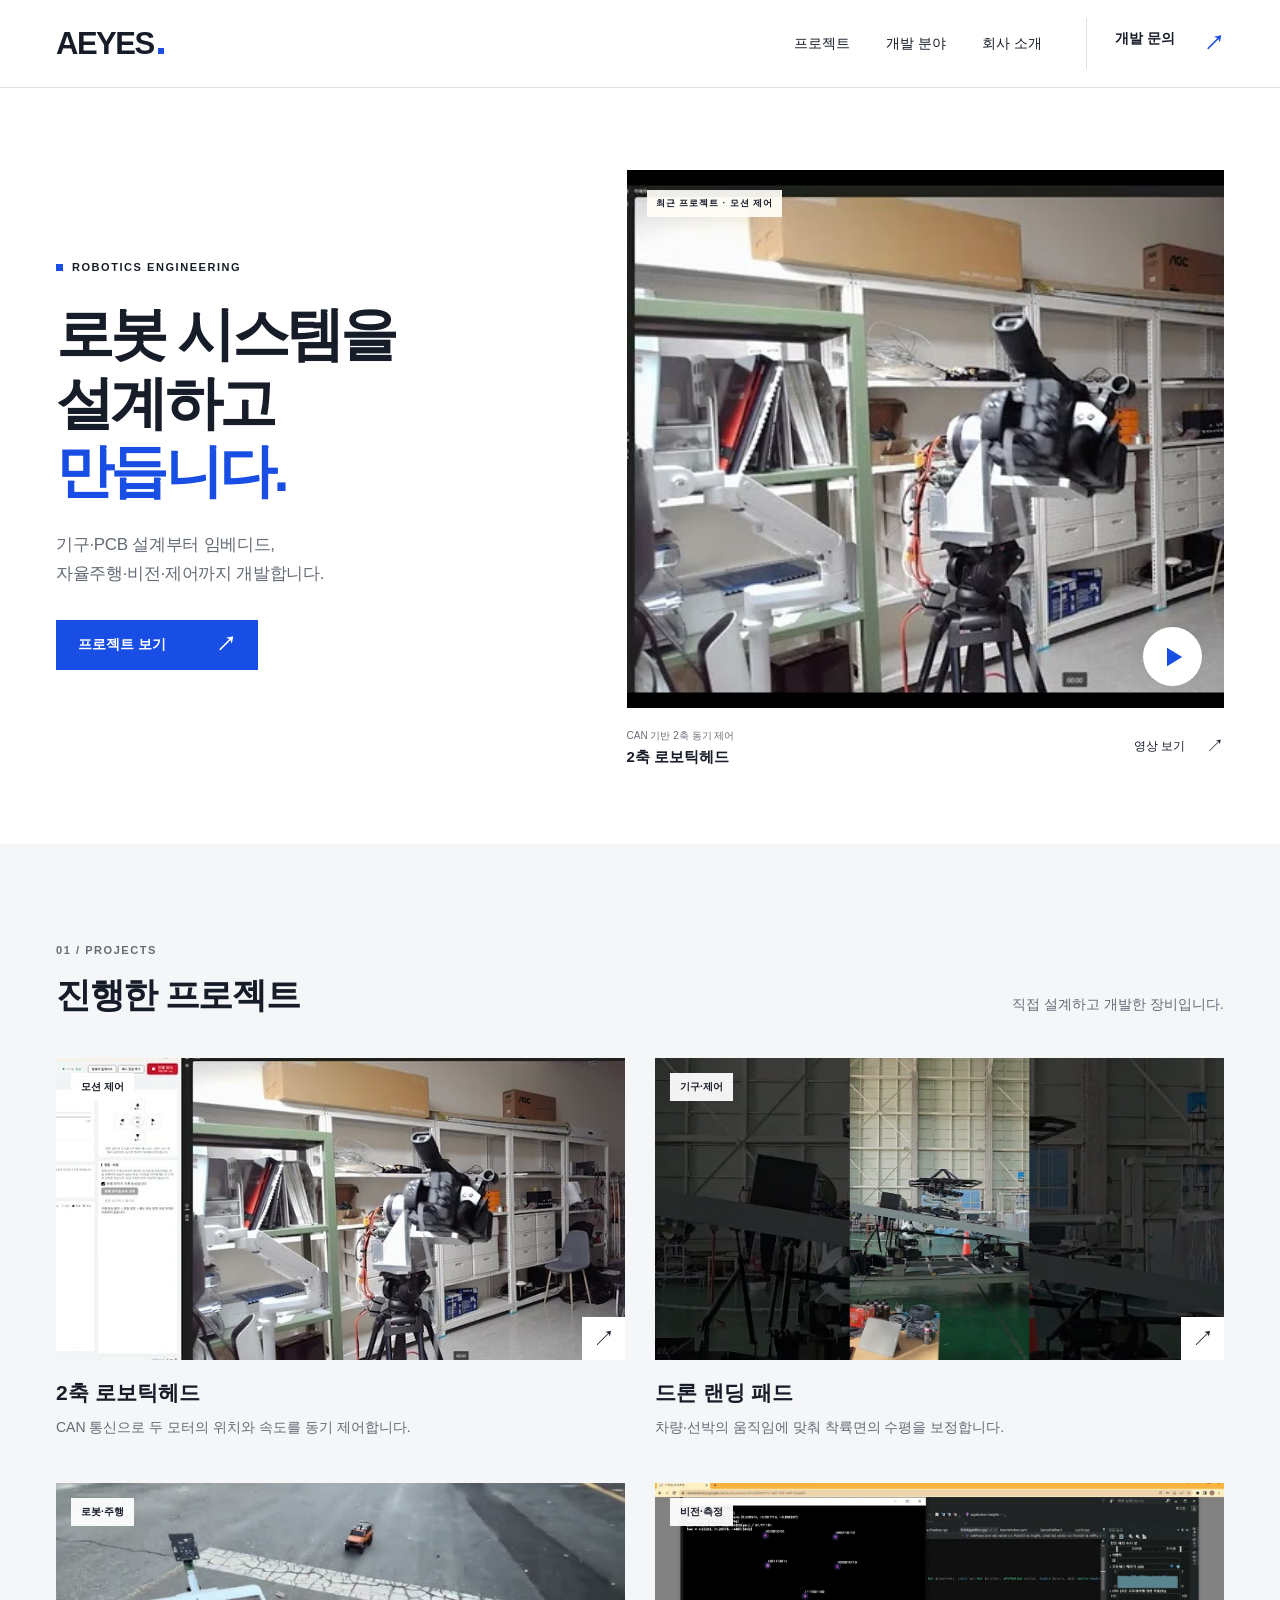
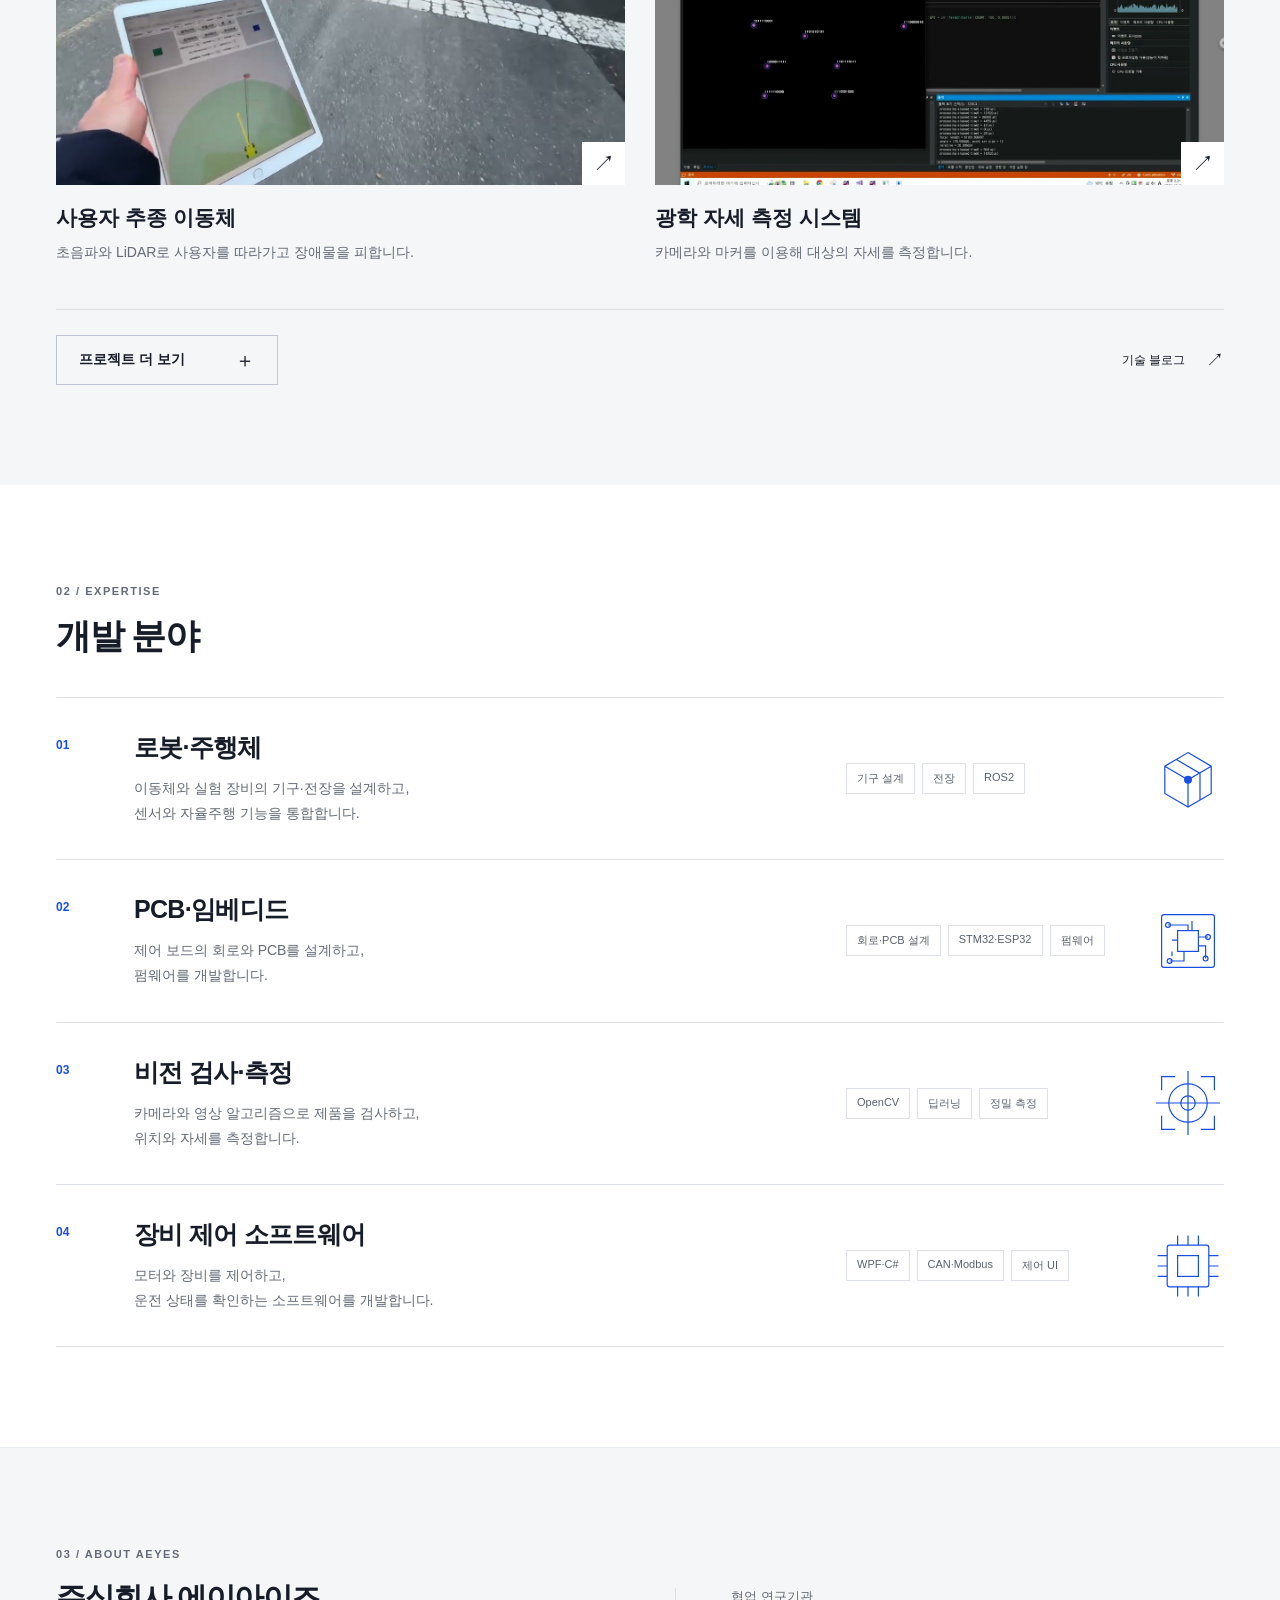
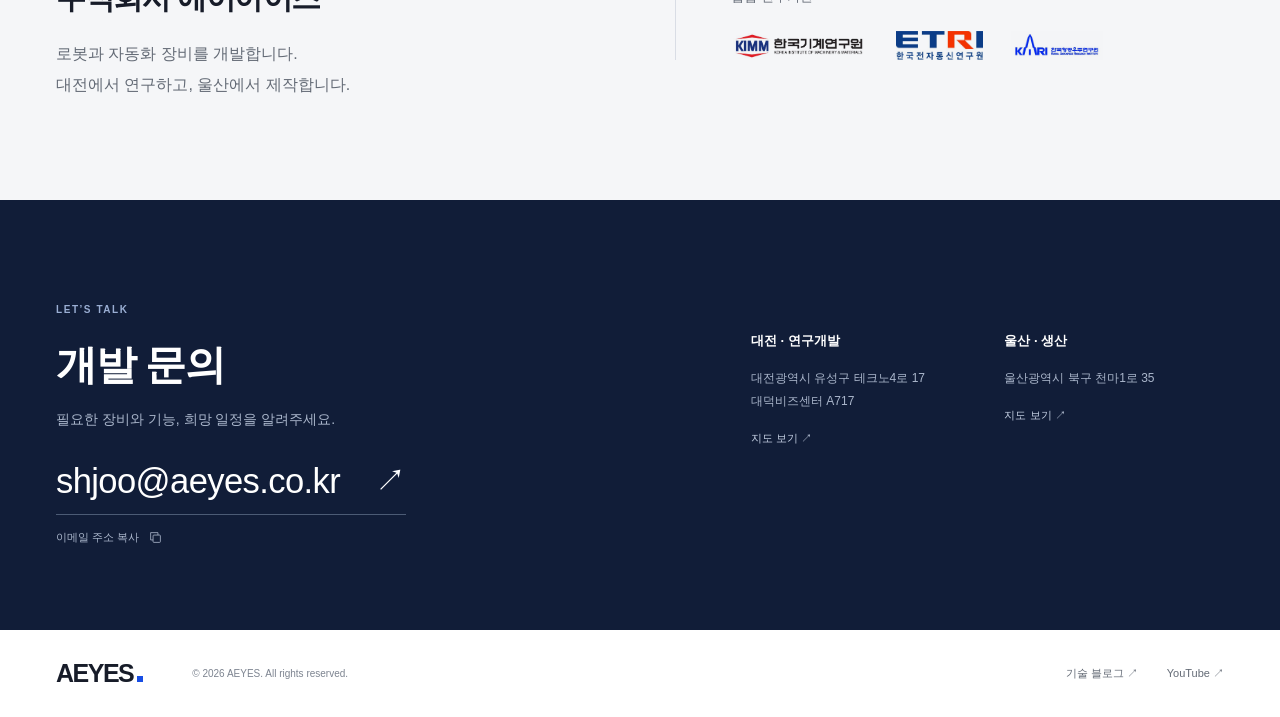
==== index.html @ f2e77ce0 "홈페이지 문구 간소화 및 개발 역량·프로젝트 구성 개선" ====
<!doctype html>
<html lang="ko">
  <head>
    <meta charset="utf-8" />
    <meta name="viewport" content="width=device-width, initial-scale=1" />
    <title>주식회사 에이아이즈 | 로봇 시스템 설계·개발</title>
    <meta
      name="description"
      content="에이아이즈는 로봇과 자동화 장비를 개발합니다. 기구·PCB 설계, 임베디드, 자율주행, 비전·제어 소프트웨어 개발."
    />
    <meta
      name="keywords"
      content="에이아이즈, AEYES, 로봇 시스템 설계, 자율주행, 비전 검사, 제어 소프트웨어, ROS2, AGV, AMR, 모션 제어, CAN 통신, PCB 설계, 임베디드, 펌웨어"
    />
    <meta name="theme-color" content="#184ee4" />
    <link rel="canonical" href="https://www.aeyes.co.kr/" />
    <link rel="icon" href="assets/images/logo.png" type="image/png" />
    <meta
      property="og:title"
      content="주식회사 에이아이즈 | 로봇 시스템 설계·개발"
    />
    <meta
      property="og:description"
      content="기구·PCB 설계부터 임베디드, 자율주행, 비전·제어까지 개발합니다."
    />
    <meta
      property="og:image"
      content="https://www.aeyes.co.kr/assets/images/opengraph.jpg"
    />
    <meta property="og:image:width" content="1200" />
    <meta property="og:image:height" content="630" />
    <meta property="og:url" content="https://www.aeyes.co.kr/" />
    <meta property="og:type" content="website" />
    <meta property="og:locale" content="ko_KR" />
    <meta name="twitter:card" content="summary_large_image" />
    <meta
      name="twitter:title"
      content="주식회사 에이아이즈 | 로봇 시스템 설계·개발"
    />
    <meta
      name="twitter:description"
      content="기구·PCB 설계부터 임베디드, 자율주행, 비전·제어까지 개발합니다."
    />
    <meta
      name="twitter:image"
      content="https://www.aeyes.co.kr/assets/images/opengraph.jpg"
    />
    <script type="application/ld+json">
      {
        "@context": "https://schema.org",
        "@type": "Organization",
        "name": "주식회사 에이아이즈",
        "alternateName": "AEYES Robotics",
        "url": "https://www.aeyes.co.kr/",
        "logo": "https://www.aeyes.co.kr/assets/images/logo.png",
        "email": "shjoo@aeyes.co.kr",
        "description": "로봇과 자동화 장비를 개발합니다. 기구·PCB 설계부터 임베디드, 자율주행, 비전·제어까지 개발합니다.",
        "address": [
          {
            "@type": "PostalAddress",
            "addressLocality": "대전광역시 유성구",
            "streetAddress": "테크노4로 17, 대덕비즈센터 A717",
            "addressCountry": "KR"
          },
          {
            "@type": "PostalAddress",
            "addressLocality": "울산광역시 북구",
            "streetAddress": "천마1로 35",
            "addressCountry": "KR"
          }
        ],
        "sameAs": [
          "https://blog.naver.com/aeyes_dev",
          "https://www.youtube.com/@%EC%A3%BC%EC%8B%9D%ED%9A%8C%EC%82%AC%EC%97%90%EC%9D%B4%EC%95%84%EC%9D%B4%EC%A6%88"
        ]
      }
    </script>
    <script>
      (function (w, d, s, l, i) {
        w[l] = w[l] || [];
        w[l].push({ "gtm.start": new Date().getTime(), event: "gtm.js" });
        var f = d.getElementsByTagName(s)[0],
          j = d.createElement(s),
          dl = l != "dataLayer" ? "&l=" + l : "";
        j.async = true;
        j.src = "https://www.googletagmanager.com/gtm.js?id=" + i + dl;
        f.parentNode.insertBefore(j, f);
      })(window, document, "script", "dataLayer", "GTM-MKTG3BWX");
    </script>
    <script
      async
      src="https://www.googletagmanager.com/gtag/js?id=G-EREWEP1B84"
    ></script>
    <script>
      window.dataLayer = window.dataLayer || [];
      function gtag() {
        dataLayer.push(arguments);
      }
      gtag("js", new Date());
      gtag("config", "G-EREWEP1B84");
    </script>
    <link rel="stylesheet" href="assets/css/home.css" />
    <script src="assets/js/home.js" defer></script>
  </head>
  <body>
    <noscript
      ><iframe
        src="https://www.googletagmanager.com/ns.html?id=GTM-MKTG3BWX"
        height="0"
        width="0"
        style="display: none; visibility: hidden"
      ></iframe
    ></noscript>
    <a class="skip-link" href="#main">본문으로 이동</a>
    <header class="header">
      <div class="shell header-inner">
        <a class="brand" href="#" aria-label="AEYES 처음으로"
          >AEYES<span class="brand-dot"></span
        ></a>
        <nav class="desktop-nav" aria-label="주 메뉴">
          <a href="#projects">프로젝트</a>
          <a href="#services">개발 분야</a>
          <a href="#about">회사 소개</a>
        </nav>
        <a class="header-contact" href="#contact"
          >개발 문의 <span aria-hidden="true">↗</span></a
        >
        <button
          class="menu-button"
          aria-controls="mobile-nav"
          aria-expanded="false"
          aria-label="메뉴 열기"
        >
          <span></span><span></span>
        </button>
      </div>
      <nav id="mobile-nav" class="mobile-nav" aria-label="모바일 메뉴" hidden>
        <a href="#projects">프로젝트</a><a href="#services">개발 분야</a
        ><a href="#about">회사 소개</a><a href="#contact">개발 문의 ↗</a>
      </nav>
    </header>

    <main id="main">
      <section class="hero shell" aria-labelledby="hero-title">
        <div class="hero-copy">
          <p class="eyebrow">
            <span class="square"></span> ROBOTICS ENGINEERING
          </p>
          <h1 id="hero-title">
            로봇 시스템을<br />설계하고 <br /><span>만듭니다.</span>
          </h1>
          <p class="hero-description">
            기구·PCB 설계부터 임베디드,<br />자율주행·비전·제어까지 개발합니다.
          </p>
          <a class="button button-primary" href="#projects"
            >프로젝트 보기 <span aria-hidden="true">↗</span></a
          >
        </div>
        <div class="hero-feature">
          <div class="hero-photo motion-photo">
            <img
              src="assets/images/project-motion-head.jpg"
              alt="CAN 동기 제어를 시험 중인 2축 로보틱헤드"
              width="1280"
              height="720"
              fetchpriority="high"
            />
            <span class="photo-label">최근 프로젝트 · 모션 제어</span>
            <button
              class="play-button"
              data-project="motion"
              aria-label="2축 로보틱헤드 영상 보기"
            >
              <svg
                width="19"
                height="22"
                viewBox="0 0 19 22"
                aria-hidden="true"
              >
                <path d="M2 1.8 17.2 11 2 20.2Z" fill="currentColor" />
              </svg>
            </button>
          </div>
          <div class="hero-caption">
            <div>
              <span class="caption-label">CAN 기반 2축 동기 제어</span>
              <p>2축 로보틱헤드</p>
            </div>
            <button class="text-link" data-project="motion">
              영상 보기 <span aria-hidden="true">↗</span>
            </button>
          </div>
        </div>
      </section>

      <section
        id="projects"
        class="projects section-pad"
        aria-labelledby="projects-title"
      >
        <div class="shell">
          <div class="section-top">
            <div>
              <p class="eyebrow">01 / PROJECTS</p>
              <h2 id="projects-title">진행한 프로젝트</h2>
            </div>
            <p class="section-note">직접 설계하고 개발한 장비입니다.</p>
          </div>
          <div id="project-grid" class="project-grid">
            <article class="project-card">
              <button
                class="project-image motion-image"
                data-project="motion"
                aria-label="2축 로보틱헤드 영상 보기"
              >
                <img
                  src="assets/images/project-motion-head.jpg"
                  alt="2축 로보틱헤드와 CAN 모터 동기 제어 화면"
                  width="1280"
                  height="720"
                  loading="lazy"
                /><span class="card-type">모션 제어</span
                ><span class="image-arrow" aria-hidden="true">↗</span>
              </button>
              <div class="project-text">
                <h3>
                  <button data-project="motion">2축 로보틱헤드</button>
                </h3>
                <p>CAN 통신으로 두 모터의 위치와 속도를 동기 제어합니다.</p>
              </div>
            </article>
            <article class="project-card">
              <button
                class="project-image"
                data-project="landing"
                aria-label="드론 랜딩 패드 영상 보기"
              >
                <img
                  src="assets/images/project-landing-pad.jpg"
                  alt="수평 보정 장치 위 드론 랜딩 패드"
                  width="1280"
                  height="720"
                  loading="lazy"
                /><span class="card-type">기구·제어</span
                ><span class="image-arrow" aria-hidden="true">↗</span>
              </button>
              <div class="project-text">
                <h3><button data-project="landing">드론 랜딩 패드</button></h3>
                <p>차량·선박의 움직임에 맞춰 착륙면의 수평을 보정합니다.</p>
              </div>
            </article>
            <article class="project-card">
              <button
                class="project-image"
                data-project="follow"
                aria-label="사용자 추종 이동체 영상 보기"
              >
                <img
                  src="assets/images/project-follow-me.jpg"
                  alt="야외에서 사용자 추종 주행을 시험하는 이동체"
                  width="1280"
                  height="720"
                  loading="lazy"
                /><span class="card-type">로봇·주행</span
                ><span class="image-arrow" aria-hidden="true">↗</span>
              </button>
              <div class="project-text">
                <h3>
                  <button data-project="follow">사용자 추종 이동체</button>
                </h3>
                <p>초음파와 LiDAR로 사용자를 따라가고 장애물을 피합니다.</p>
              </div>
            </article>
            <article class="project-card">
              <button
                class="project-image"
                data-project="measurement"
                aria-label="광학 자세 측정 시스템 영상 보기"
              >
                <img
                  src="assets/images/project-measurement.jpg"
                  alt="카메라로 마커를 인식해 자세를 측정하는 화면"
                  width="1280"
                  height="720"
                  loading="lazy"
                /><span class="card-type">비전·측정</span
                ><span class="image-arrow" aria-hidden="true">↗</span>
              </button>
              <div class="project-text">
                <h3>
                  <button data-project="measurement">
                    광학 자세 측정 시스템
                  </button>
                </h3>
                <p>카메라와 마커를 이용해 대상의 자세를 측정합니다.</p>
              </div>
            </article>
            <article class="project-card extra-project" hidden>
              <button
                class="project-image"
                data-project="navigation"
                aria-label="장애물 회피 알고리즘 비교 영상 보기"
              >
                <img
                  src="assets/images/project-navigation.jpg"
                  alt="ROS2 Nav2 장애물 회피 알고리즘 비교 화면"
                  width="1280"
                  height="720"
                  loading="lazy"
                /><span class="card-type">자율주행</span
                ><span class="image-arrow" aria-hidden="true">↗</span>
              </button>
              <div class="project-text">
                <h3>
                  <button data-project="navigation">
                    장애물 회피 알고리즘 비교
                  </button>
                </h3>
                <p>같은 환경에서 다섯 가지 주행 알고리즘을 비교합니다.</p>
              </div>
            </article>
            <article class="project-card extra-project" hidden>
              <button
                class="project-image"
                data-project="mecanum"
                aria-label="실내 자율주행 플랫폼 영상 보기"
              >
                <img
                  src="assets/images/project-mecanum.jpg"
                  alt="연구실에서 주행 중인 매카넘 휠 로봇"
                  width="1280"
                  height="720"
                  loading="lazy"
                /><span class="card-type">로봇·주행</span
                ><span class="image-arrow" aria-hidden="true">↗</span>
              </button>
              <div class="project-text">
                <h3>
                  <button data-project="mecanum">실내 자율주행 플랫폼</button>
                </h3>
                <p>
                  매카넘 휠 플랫폼에 실내 측위와 자율주행 기능을 통합합니다.
                </p>
              </div>
            </article>
            <article class="project-card extra-project" hidden>
              <button
                class="project-image"
                data-project="manipulator"
                aria-label="4축 매니퓰레이터 영상 보기"
              >
                <img
                  src="assets/images/project-manipulator.jpg"
                  alt="동작을 시험 중인 4축 매니퓰레이터"
                  width="1280"
                  height="720"
                  loading="lazy"
                /><span class="card-type">기구·제어</span
                ><span class="image-arrow" aria-hidden="true">↗</span>
              </button>
              <div class="project-text">
                <h3>
                  <button data-project="manipulator">4축 매니퓰레이터</button>
                </h3>
                <p>반복 하중을 고려한 구조와 정밀 위치 제어를 개발합니다.</p>
              </div>
            </article>
            <article class="project-card extra-project" hidden>
              <button
                class="project-image"
                data-project="odt"
                aria-label="전방향 러닝 플랫폼 영상 보기"
              >
                <img
                  src="assets/images/project-odt.jpg"
                  alt="전방향 러닝 플랫폼의 보행 시험"
                  width="1280"
                  height="720"
                  loading="lazy"
                /><span class="card-type">기구·제어</span
                ><span class="image-arrow" aria-hidden="true">↗</span>
              </button>
              <div class="project-text">
                <h3><button data-project="odt">전방향 러닝 플랫폼</button></h3>
                <p>보행 방향을 예측해 360도 움직임을 지원합니다.</p>
              </div>
            </article>
          </div>
          <div class="more-row">
            <button
              id="more-projects"
              class="button button-outline"
              aria-expanded="false"
              aria-controls="project-grid"
            >
              <span>프로젝트 더 보기</span
              ><span class="more-icon" aria-hidden="true">＋</span></button
            ><a
              class="text-link"
              href="https://blog.naver.com/aeyes_dev"
              target="_blank"
              rel="noopener noreferrer"
              >기술 블로그 <span aria-hidden="true">↗</span></a
            >
          </div>
        </div>
      </section>

      <section
        id="services"
        class="expertise section-pad shell"
        aria-labelledby="expertise-title"
      >
        <div class="section-top">
          <div>
            <p class="eyebrow">02 / EXPERTISE</p>
            <h2 id="expertise-title">개발 분야</h2>
          </div>
        </div>
        <div class="expertise-list">
          <article class="expertise-item">
            <span class="item-number">01</span>
            <div>
              <h3>로봇·주행체</h3>
              <p>
                이동체와 실험 장비의 기구·전장을 설계하고,<br
                  class="desktop-break"
                />
                센서와 자율주행 기능을 통합합니다.
              </p>
            </div>
            <ul class="skill-tags" aria-label="관련 기술">
              <li>기구 설계</li>
              <li>전장</li>
              <li>ROS2</li>
            </ul>
            <svg
              class="expertise-icon"
              viewBox="0 0 90 90"
              fill="none"
              stroke="currentColor"
              stroke-width="1.5"
              aria-hidden="true"
            >
              <path
                d="m45 12 29 17v34L45 80 16 63V29L45 12Z M16 29l29 17 29-17M45 46v34M31 21l29 17v34"
              />
              <circle cx="45" cy="46" r="5" fill="currentColor" stroke="none" />
            </svg>
          </article>
          <article class="expertise-item">
            <span class="item-number">02</span>
            <div>
              <h3>PCB·임베디드</h3>
              <p>
                제어 보드의 회로와 PCB를 설계하고,<br class="desktop-break" />
                펌웨어를 개발합니다.
              </p>
            </div>
            <ul class="skill-tags" aria-label="관련 기술">
              <li>회로·PCB 설계</li>
              <li>STM32·ESP32</li>
              <li>펌웨어</li>
            </ul>
            <svg
              class="expertise-icon"
              viewBox="0 0 90 90"
              fill="none"
              stroke="currentColor"
              stroke-width="1.5"
              aria-hidden="true"
            >
              <rect x="12" y="12" width="66" height="66" rx="3" />
              <rect x="32" y="32" width="26" height="26" />
              <path
                d="M20 25h25v7M58 40h12M40 58v12H22M58 51h9v16M25 44h7M50 20v12M25 58v6"
              />
              <circle cx="20" cy="25" r="3" />
              <circle cx="70" cy="40" r="3" />
              <circle cx="22" cy="70" r="3" />
              <circle cx="67" cy="67" r="3" />
            </svg>
          </article>
          <article class="expertise-item">
            <span class="item-number">03</span>
            <div>
              <h3>비전 검사·측정</h3>
              <p>
                카메라와 영상 알고리즘으로 제품을 검사하고,<br
                  class="desktop-break"
                />
                위치와 자세를 측정합니다.
              </p>
            </div>
            <ul class="skill-tags" aria-label="관련 기술">
              <li>OpenCV</li>
              <li>딥러닝</li>
              <li>정밀 측정</li>
            </ul>
            <svg
              class="expertise-icon"
              viewBox="0 0 90 90"
              fill="none"
              stroke="currentColor"
              stroke-width="1.5"
              aria-hidden="true"
            >
              <path
                d="M12 29V12h17M61 12h17v17M78 61v17H61M29 78H12V61M5 45h80M45 5v80"
              />
              <circle cx="45" cy="45" r="24" />
              <circle cx="45" cy="45" r="9" />
            </svg>
          </article>
          <article class="expertise-item">
            <span class="item-number">04</span>
            <div>
              <h3>장비 제어 소프트웨어</h3>
              <p>
                모터와 장비를 제어하고,<br class="desktop-break" />
                운전 상태를 확인하는 소프트웨어를 개발합니다.
              </p>
            </div>
            <ul class="skill-tags" aria-label="관련 기술">
              <li>WPF·C#</li>
              <li>CAN·Modbus</li>
              <li>제어 UI</li>
            </ul>
            <svg
              class="expertise-icon"
              viewBox="0 0 90 90"
              fill="none"
              stroke="currentColor"
              stroke-width="1.5"
              aria-hidden="true"
            >
              <rect x="19" y="19" width="52" height="52" rx="3" />
              <rect x="32" y="32" width="26" height="26" />
              <path
                d="M32 7v12M45 7v12M58 7v12M32 71v12M45 71v12M58 71v12M7 32h12M7 45h12M7 58h12M71 32h12M71 45h12M71 58h12"
              />
            </svg>
          </article>
        </div>
      </section>

      <section
        id="about"
        class="company section-pad"
        aria-labelledby="company-title"
      >
        <div class="shell company-grid">
          <div>
            <p class="eyebrow">03 / ABOUT AEYES</p>
            <h2 id="company-title">주식회사 에이아이즈</h2>
            <p class="company-description">
              로봇과 자동화 장비를 개발합니다.<br />대전에서 연구하고, 울산에서
              제작합니다.
            </p>
          </div>
          <div class="partners">
            <h3>협업 연구기관</h3>
            <div class="partner-logos">
              <img
                src="assets/images/logo-kimm.jpg"
                alt="한국기계연구원 KIMM"
                width="791"
                height="150"
                loading="lazy"
              /><img
                src="assets/images/logo-etri.jpg"
                alt="한국전자통신연구원 ETRI"
                width="442"
                height="148"
                loading="lazy"
              /><img
                src="assets/images/logo-kari.jpg"
                alt="한국항공우주연구원 KARI"
                width="476"
                height="150"
                loading="lazy"
              />
            </div>
          </div>
        </div>
      </section>

      <section
        id="contact"
        class="contact section-pad"
        aria-labelledby="contact-title"
      >
        <div class="shell contact-grid">
          <div>
            <p class="eyebrow">LET’S TALK</p>
            <h2 id="contact-title">개발 문의</h2>
            <p>필요한 장비와 기능, 희망 일정을 알려주세요.</p>
            <a class="email-link" href="mailto:shjoo@aeyes.co.kr"
              >shjoo@aeyes.co.kr <span aria-hidden="true">↗</span></a
            ><button class="copy-email" id="copy-email">
              이메일 주소 복사
              <svg
                width="13"
                height="13"
                viewBox="0 0 16 16"
                fill="none"
                stroke="currentColor"
                aria-hidden="true"
              >
                <rect x="5" y="5" width="9" height="9" rx="1" />
                <path d="M11 5V2H2v9h3" />
              </svg></button
            ><span id="copy-status" class="copy-status" role="status"></span>
          </div>
          <div class="locations">
            <div>
              <h3>대전 · 연구개발</h3>
              <address>
                대전광역시 유성구 테크노4로 17<br />대덕비즈센터 A717
              </address>
              <a
                href="https://maps.google.com/?q=대전광역시+유성구+테크노4로+17"
                target="_blank"
                rel="noopener noreferrer"
                >지도 보기 ↗</a
              >
            </div>
            <div>
              <h3>울산 · 생산</h3>
              <address>울산광역시 북구 천마1로 35</address>
              <a
                href="https://maps.google.com/?q=울산광역시+북구+천마1로+35"
                target="_blank"
                rel="noopener noreferrer"
                >지도 보기 ↗</a
              >
            </div>
          </div>
        </div>
      </section>
    </main>
    <footer class="footer">
      <div class="shell footer-inner">
        <a class="brand" href="#" aria-label="AEYES 처음으로"
          >AEYES<span class="brand-dot"></span></a
        ><span>© <span id="year">2026</span> AEYES. All rights reserved.</span
        ><a
          href="https://blog.naver.com/aeyes_dev"
          target="_blank"
          rel="noopener noreferrer"
          >기술 블로그 ↗</a
        ><a
          href="https://www.youtube.com/@%EC%A3%BC%EC%8B%9D%ED%9A%8C%EC%82%AC%EC%97%90%EC%9D%B4%EC%95%84%EC%9D%B4%EC%A6%88"
          target="_blank"
          rel="noopener noreferrer"
          >YouTube ↗</a
        >
      </div>
    </footer>

    <dialog id="project-dialog" aria-labelledby="dialog-title">
      <div class="dialog-top">
        <span class="eyebrow">AEYES PROJECT</span
        ><button id="close-dialog" aria-label="프로젝트 영상 닫기">✕</button>
      </div>
      <h2 id="dialog-title"></h2>
      <p id="dialog-description"></p>
      <div id="video-container" class="video-container"></div>
      <div class="dialog-bottom">
        <span id="dialog-spec"></span>
        <div class="dialog-links">
          <a
            id="technical-link"
            target="_blank"
            rel="noopener noreferrer"
            hidden
            >기술 글 보기 ↗</a
          ><a id="youtube-link" target="_blank" rel="noopener noreferrer"
            >YouTube에서 보기 ↗</a
          >
        </div>
      </div>
    </dialog>
  </body>
</html>
---- assets/css/home.css ----
@font-face {
  font-family: Pretendard;
  src: url("../fonts/PretendardVariable.woff2") format("woff2");
  font-weight: 100 900;
  font-display: swap;
}
:root {
  --ink: #171c29;
  --muted: #646b76;
  --blue: #184ee4;
  --line: #dde1e7;
  --paper: #f5f6f8;
  --navy: #111d38;
}
* {
  box-sizing: border-box;
}
html {
  scroll-behavior: smooth;
  scroll-padding-top: 90px;
}
body {
  margin: 0;
  font-family: Pretendard, Arial, "Malgun Gothic", sans-serif;
  color: var(--ink);
  background: #fff;
  word-break: keep-all;
  -webkit-font-smoothing: antialiased;
}
body.modal-open {
  overflow: hidden;
}
a {
  color: inherit;
  text-decoration: none;
}
button {
  font: inherit;
  cursor: pointer;
  color: inherit;
}
button,
a {
  -webkit-tap-highlight-color: transparent;
}
button {
  border: 0;
  background: none;
}
img {
  display: block;
  max-width: 100%;
}
p,
h1,
h2,
h3 {
  margin: 0;
}
button:focus-visible,
a:focus-visible {
  outline: 3px solid #6b95ff;
  outline-offset: 5px;
}
button:disabled {
  cursor: default;
}
[hidden] {
  display: none !important;
}
.shell {
  width: min(1280px, calc(100% - 112px));
  margin-inline: auto;
}
.section-pad {
  padding-block: 100px;
}
.skip-link {
  position: fixed;
  top: -80px;
  left: 20px;
  z-index: 100;
  background: white;
  padding: 16px;
}
.skip-link:focus {
  top: 10px;
}
.header {
  height: 88px;
  border-bottom: 1px solid var(--line);
  background: #ffffffed;
  position: sticky;
  top: 0;
  z-index: 20;
  backdrop-filter: blur(15px);
}
.header-inner {
  height: 100%;
  display: flex;
  align-items: center;
  gap: 44px;
}
.brand {
  font-family: Arial, sans-serif;
  font-size: 31px;
  font-weight: 900;
  letter-spacing: -1.5px;
  display: inline-flex;
  align-items: baseline;
}
.brand-dot {
  width: 6px;
  height: 6px;
  background: var(--blue);
  margin-left: 4px;
}
.desktop-nav {
  display: flex;
  gap: 36px;
  margin-left: auto;
  font-size: 14px;
  font-weight: 550;
}
.desktop-nav a:hover,
.footer a:hover {
  color: var(--blue);
}
.header-contact {
  font-size: 14px;
  font-weight: 650;
  display: flex;
  gap: 29px;
  padding: 12px 0 12px 28px;
  border-left: 1px solid var(--line);
}
.header-contact span {
  color: var(--blue);
  font-size: 20px;
}
.menu-button,
.mobile-nav {
  display: none;
}
.hero {
  display: grid;
  grid-template-columns: 1fr 1.17fr;
  gap: 60px;
  padding-top: 76px;
  padding-bottom: 77px;
  align-items: center;
}
.eyebrow {
  font-size: 11px;
  font-weight: 650;
  letter-spacing: 1.55px;
  display: flex;
  gap: 9px;
  align-items: center;
}
.square {
  width: 7px;
  height: 7px;
  background: var(--blue);
  display: inline-block;
}
.hero h1 {
  font-size: clamp(46px, 4.5vw, 68px);
  letter-spacing: -3.6px;
  line-height: 1.19;
  font-weight: 720;
  margin-top: 27px;
}
.hero h1 span {
  color: var(--blue);
}
.hero-description {
  font-size: 17px;
  line-height: 1.7;
  color: var(--muted);
  margin-top: 25px;
  letter-spacing: -0.3px;
}
.button {
  min-height: 50px;
  display: inline-flex;
  justify-content: space-between;
  align-items: center;
  gap: 50px;
  padding: 0 22px;
  font-size: 14px;
  font-weight: 600;
  transition:
    background 0.18s,
    color 0.18s;
}
.button-primary {
  background: var(--blue);
  color: white;
  margin-top: 31px;
}
.button-primary:hover {
  background: #103ab1;
}
.button span:last-child {
  font-size: 20px;
}
.hero-feature {
  padding-top: 6px;
}
.hero-photo {
  position: relative;
  background: #d8dfe5;
  aspect-ratio: 1.11;
  overflow: clip;
}
.hero-photo > img {
  width: 100%;
  height: 100%;
  object-fit: cover;
  object-position: 49% center;
}
.photo-label {
  position: absolute;
  left: 20px;
  top: 20px;
  padding: 7px 9px;
  background: #fffef8ed;
  font-size: 9px;
  letter-spacing: 1px;
  font-weight: 700;
}
.play-button {
  position: absolute;
  bottom: 22px;
  right: 22px;
  width: 59px;
  height: 59px;
  background: #fff;
  color: var(--blue);
  border-radius: 50%;
  display: grid;
  place-items: center;
  box-shadow: 0 3px 20px #0001;
  transition: transform 0.18s;
}
.play-button svg {
  margin-left: 4px;
}
.play-button:hover {
  transform: scale(1.08);
}
.hero-caption {
  display: flex;
  justify-content: space-between;
  align-items: center;
  margin-top: 17px;
  gap: 18px;
}
.caption-label {
  font-size: 10px;
  color: var(--muted);
}
.hero-caption p {
  font-weight: 600;
  font-size: 15px;
  margin-top: 5px;
}
.text-link {
  display: inline-flex;
  gap: 21px;
  align-items: center;
  font-size: 12px;
  padding: 8px 0;
  font-weight: 550;
}
.text-link:hover {
  color: var(--blue);
}
.text-link span {
  font-size: 18px;
}
.projects {
  background: var(--paper);
}
.section-top {
  display: flex;
  justify-content: space-between;
  align-items: flex-end;
  margin-bottom: 40px;
  gap: 24px;
}
h2 {
  font-size: 35px;
  font-weight: 680;
  letter-spacing: -1.45px;
  line-height: 1.3;
}
.section-top h2 {
  margin-top: 16px;
}
.section-top .eyebrow {
  color: var(--muted);
}
.section-note {
  color: var(--muted);
  font-size: 14px;
  padding-bottom: 4px;
}
.project-grid {
  display: grid;
  grid-template-columns: 1fr 1fr;
  gap: 43px 30px;
}
.project-image {
  position: relative;
  display: block;
  width: 100%;
  aspect-ratio: 1.88;
  overflow: clip;
  padding: 0;
  background: #dce0e5;
  text-align: left;
}
.project-image > img {
  width: 100%;
  height: 100%;
  object-fit: cover;
  transition: transform 0.5s;
}
.project-image:hover > img {
  transform: scale(1.035);
}
.card-type {
  position: absolute;
  left: 15px;
  top: 15px;
  padding: 7px 10px;
  background: #fffffff0;
  font-size: 10px;
  font-weight: 600;
}
.image-arrow {
  position: absolute;
  bottom: 0;
  right: 0;
  width: 43px;
  height: 43px;
  display: grid;
  place-items: center;
  background: white;
  font-size: 22px;
}
.project-text h3 {
  font-size: 21px;
  letter-spacing: -0.5px;
  font-weight: 640;
  margin-top: 18px;
}
.project-text h3 button {
  padding: 0;
  text-align: left;
  font-weight: inherit;
  line-height: 1.4;
}
.project-text h3 button:hover {
  color: var(--blue);
}
.project-text p {
  font-size: 14px;
  color: var(--muted);
  line-height: 1.7;
  margin-top: 8px;
}
.more-row {
  display: flex;
  align-items: center;
  justify-content: space-between;
  margin-top: 45px;
  border-top: 1px solid #d7dce3;
  padding-top: 25px;
}
.button-outline {
  border: 1px solid #bfc5d0;
  background: transparent;
}
.button-outline:hover {
  border-color: var(--ink);
  background: #fff;
}
.button-outline .more-icon {
  font-size: 19px;
  font-weight: 400;
}
.expertise .section-top {
  margin-bottom: 38px;
}
.expertise-item {
  display: grid;
  grid-template-columns: 50px 1fr 260px 90px;
  align-items: center;
  gap: 28px;
  border-top: 1px solid var(--line);
  padding: 33px 0;
}
.expertise-item:last-child {
  border-bottom: 1px solid var(--line);
}
.item-number {
  color: var(--blue);
  font-size: 12px;
  font-weight: 600;
  align-self: start;
  padding-top: 7px;
}
.expertise-item h3 {
  font-size: 25px;
  font-weight: 620;
  letter-spacing: -0.7px;
}
.expertise-item p {
  font-size: 14px;
  line-height: 1.8;
  color: var(--muted);
  margin-top: 12px;
}
.skill-tags {
  list-style: none;
  display: flex;
  gap: 7px;
  flex-wrap: wrap;
  margin: 0;
  padding: 0;
}
.skill-tags li {
  font-size: 11px;
  padding: 7px 10px;
  border: 1px solid var(--line);
  color: #59616d;
}
.expertise-icon {
  width: 72px;
  height: 72px;
  color: var(--blue);
  justify-self: end;
}
.company {
  background: #f5f6f8;
  border-top: 1px solid #e8ebef;
}
.company-grid {
  display: grid;
  grid-template-columns: 1fr 1fr;
  gap: 70px;
  align-items: center;
}
.company h2 {
  font-size: 30px;
  margin-top: 18px;
}
.company .eyebrow {
  color: var(--muted);
}
.company-description {
  font-size: 16px;
  color: var(--muted);
  line-height: 1.9;
  margin-top: 22px;
}
.partners {
  border-left: 1px solid #d9dde5;
  padding-left: 55px;
}
.partners h3 {
  font-size: 13px;
  font-weight: 550;
  margin-bottom: 25px;
  color: var(--muted);
}
.partner-logos {
  display: flex;
  align-items: center;
  gap: 28px;
  flex-wrap: wrap;
}
.partner-logos img {
  width: auto;
  height: 29px;
  max-width: 155px;
  object-fit: contain;
  mix-blend-mode: multiply;
}
.partner-logos img:first-child {
  height: 26px;
  max-width: 150px;
}
.contact {
  background: var(--navy);
  color: white;
  padding-block: 85px;
}
.contact-grid {
  display: grid;
  grid-template-columns: 1.3fr 1fr;
  gap: 80px;
}
.contact .eyebrow {
  color: #9aaed3;
  font-size: 10px;
}
.contact h2 {
  font-size: 41px;
  margin-top: 21px;
}
.contact p {
  color: #aab6cb;
  font-size: 14px;
  margin-top: 16px;
  line-height: 1.7;
}
.email-link {
  display: flex;
  width: fit-content;
  align-items: center;
  gap: 35px;
  margin-top: 28px;
  font-size: clamp(22px, 2.7vw, 36px);
  font-weight: 480;
  letter-spacing: -0.6px;
  border-bottom: 1px solid #4c5b75;
  padding-bottom: 12px;
}
.email-link:hover {
  border-color: white;
}
.email-link span {
  font-size: 31px;
  font-weight: 300;
}
.copy-email {
  padding: 0;
  margin-top: 15px;
  font-size: 11px;
  color: #aab6cb;
  display: inline-flex;
  gap: 10px;
  align-items: center;
}
.copy-email:hover {
  color: white;
}
.copy-status {
  font-size: 11px;
  color: #b7caff;
  margin-left: 12px;
}
.locations {
  display: grid;
  grid-template-columns: 1fr 1fr;
  gap: 34px;
  padding-top: 47px;
}
.locations h3 {
  font-size: 13px;
  font-weight: 600;
}
.locations address {
  font-style: normal;
  font-size: 12px;
  line-height: 1.9;
  color: #aab6cb;
  margin-top: 17px;
}
.locations a {
  font-size: 11px;
  color: #c4cfe2;
  display: inline-block;
  margin-top: 18px;
}
.locations a:hover {
  color: white;
}
.footer {
  padding-block: 29px;
}
.footer-inner {
  display: flex;
  align-items: center;
  gap: 29px;
}
.footer .brand {
  font-size: 25px;
  margin-right: 20px;
}
.footer-inner > span {
  font-size: 10px;
  color: #7d8490;
  margin-right: auto;
}
.footer-inner > a:not(.brand) {
  font-size: 11px;
  color: #646b76;
}
dialog {
  border: 0;
  border-radius: 2px;
  padding: 27px 30px 24px;
  width: min(920px, calc(100% - 36px));
  max-height: calc(100vh - 36px);
  color: var(--ink);
  box-shadow: 0 15px 90px #0005;
}
dialog::backdrop {
  background: #071022d9;
  backdrop-filter: blur(4px);
}
.dialog-top {
  display: flex;
  justify-content: space-between;
  align-items: center;
  gap: 20px;
}
.dialog-top .eyebrow {
  color: var(--blue);
  font-size: 10px;
}
.dialog-top button {
  font-size: 22px;
  padding: 5px;
  line-height: 1;
}
dialog h2 {
  font-size: 26px;
  margin-top: 15px;
  letter-spacing: -0.8px;
}
dialog > p {
  font-size: 14px;
  color: var(--muted);
  line-height: 1.7;
  margin-top: 10px;
}
.video-container {
  aspect-ratio: 16/9;
  background: #0b0d12;
  margin-top: 23px;
}
.video-container iframe {
  width: 100%;
  height: 100%;
  border: 0;
  display: block;
}
.dialog-bottom {
  display: flex;
  justify-content: space-between;
  gap: 22px;
  align-items: center;
  margin-top: 18px;
  font-size: 11px;
  color: var(--muted);
}
.dialog-bottom a {
  color: var(--blue);
  flex-shrink: 0;
}
@media (min-width: 1500px) {
  .hero {
    gap: 90px;
    padding-block: 90px;
  }
  .hero h1 {
    font-size: 73px;
  }
  .hero-photo {
    aspect-ratio: 1.15;
  }
}
@media (max-width: 1100px) {
  .shell {
    width: calc(100% - 72px);
  }
  .hero {
    gap: 35px;
    padding-top: 55px;
  }
  .hero h1 {
    font-size: 54px;
  }
  .hero-description {
    font-size: 15px;
  }
  .hero-photo {
    aspect-ratio: 0.92;
  }
  .expertise-item {
    grid-template-columns: 35px 1fr 200px 65px;
    gap: 20px;
  }
  .expertise-icon {
    width: 62px;
    height: 62px;
  }
  .company-grid {
    gap: 35px;
  }
  .partners {
    padding-left: 30px;
  }
  .partner-logos {
    gap: 23px;
  }
  .partner-logos img {
    height: 25px;
  }
  .contact-grid {
    gap: 40px;
    grid-template-columns: 1fr 1fr;
  }
  .locations {
    gap: 20px;
  }
}
@media (max-width: 760px) {
  html {
    scroll-padding-top: 76px;
  }
  .shell {
    width: calc(100% - 40px);
  }
  .header {
    height: 70px;
  }
  .header-inner {
    gap: 22px;
  }
  .brand {
    font-size: 28px;
  }
  .desktop-nav {
    display: none;
  }
  .header-contact {
    margin-left: auto;
    border: 0;
    padding: 10px 0;
    font-size: 12px;
    gap: 10px;
  }
  .header-contact span {
    font-size: 18px;
  }
  .menu-button {
    display: flex;
    width: 27px;
    height: 30px;
    padding: 7px 1px;
    flex-direction: column;
    justify-content: space-between;
  }
  .menu-button span {
    display: block;
    height: 1.5px;
    background: var(--ink);
    width: 24px;
    transition: transform 0.2s;
  }
  .menu-button[aria-expanded="true"] span:first-child {
    transform: translateY(6.5px) rotate(45deg);
  }
  .menu-button[aria-expanded="true"] span:last-child {
    transform: translateY(-6.5px) rotate(-45deg);
  }
  .mobile-nav {
    display: flex;
    position: absolute;
    top: 69px;
    left: 0;
    right: 0;
    background: white;
    padding: 15px 20px 25px;
    box-shadow: 0 15px 20px #15223812;
    flex-direction: column;
    gap: 0;
    border-bottom: 1px solid var(--line);
  }
  .mobile-nav a {
    padding: 15px 0;
    font-size: 15px;
  }
  .hero {
    grid-template-columns: 1fr;
    gap: 38px;
    padding-top: 43px;
    padding-bottom: 42px;
  }
  .eyebrow {
    font-size: 9px;
    letter-spacing: 1.3px;
  }
  .hero h1 {
    font-size: 53px;
    letter-spacing: -2.8px;
    margin-top: 22px;
    line-height: 1.18;
  }
  .hero h1 br:nth-of-type(2) {
    display: none;
  }
  .hero-description {
    margin-top: 21px;
    font-size: 15px;
    line-height: 1.7;
  }
  .button {
    min-height: 48px;
    font-size: 13px;
  }
  .hero .button {
    margin-top: 25px;
  }
  .hero-feature {
    padding: 0;
  }
  .hero-photo {
    aspect-ratio: 1.3;
  }
  .hero-caption {
    margin-top: 14px;
  }
  .hero-caption p {
    font-size: 14px;
  }
  .photo-label {
    top: 15px;
    left: 15px;
    font-size: 8px;
  }
  .play-button {
    height: 50px;
    width: 50px;
    bottom: 16px;
    right: 16px;
  }
  .section-pad {
    padding-block: 59px;
  }
  h2 {
    font-size: 29px;
    letter-spacing: -1px;
  }
  .section-top {
    display: block;
    margin-bottom: 28px;
  }
  .section-top h2 {
    margin-top: 13px;
  }
  .section-note {
    font-size: 12px;
    margin-top: 15px;
  }
  .project-grid {
    grid-template-columns: 1fr;
    gap: 30px;
  }
  .project-image {
    aspect-ratio: 1.72;
  }
  .project-text h3 {
    font-size: 20px;
    margin-top: 15px;
  }
  .project-text p {
    font-size: 13px;
    margin-top: 6px;
  }
  .card-type {
    font-size: 9px;
    top: 12px;
    left: 12px;
  }
  .more-row {
    margin-top: 31px;
    padding-top: 22px;
    gap: 16px;
  }
  .more-row .button {
    gap: 26px;
    padding: 0 15px;
  }
  .more-row .text-link {
    font-size: 11px;
    gap: 8px;
  }
  .expertise .section-top {
    margin-bottom: 27px;
  }
  .expertise-item {
    grid-template-columns: 24px 1fr 48px;
    gap: 14px;
    padding: 26px 0;
  }
  .expertise-item h3 {
    font-size: 21px;
    letter-spacing: -0.7px;
  }
  .expertise-item p {
    font-size: 13px;
    margin-top: 11px;
  }
  .item-number {
    font-size: 10px;
    padding-top: 5px;
  }
  .skill-tags {
    grid-column: 2;
    gap: 5px;
    margin-top: 0;
  }
  .skill-tags li {
    font-size: 9px;
    padding: 5px 8px;
  }
  .expertise-icon {
    grid-column: 3;
    grid-row: 1 / 3;
    align-self: start;
    width: 45px;
    height: 45px;
    margin-top: 3px;
  }
  .desktop-break {
    display: none;
  }
  .company-grid {
    grid-template-columns: 1fr;
    gap: 35px;
  }
  .company h2 {
    font-size: 27px;
    margin-top: 14px;
  }
  .company-description {
    font-size: 14px;
    margin-top: 17px;
  }
  .partners {
    border-left: 0;
    border-top: 1px solid var(--line);
    padding: 25px 0 0;
  }
  .partners h3 {
    font-size: 11px;
    margin-bottom: 22px;
  }
  .partner-logos {
    gap: 25px;
  }
  .partner-logos img {
    height: 23px;
    max-width: 120px;
  }
  .partner-logos img:first-child {
    max-width: 125px;
    height: 24px;
  }
  .contact-grid {
    grid-template-columns: 1fr;
    gap: 40px;
  }
  .contact h2 {
    font-size: 34px;
    margin-top: 17px;
  }
  .contact p {
    font-size: 13px;
    margin-top: 13px;
  }
  .email-link {
    font-size: 25px;
    gap: 23px;
    margin-top: 23px;
  }
  .email-link span {
    font-size: 25px;
  }
  .locations {
    padding-top: 27px;
    border-top: 1px solid #35415a;
    gap: 27px;
  }
  .locations h3 {
    font-size: 12px;
  }
  .locations address {
    font-size: 11px;
    margin-top: 13px;
  }
  .locations a {
    font-size: 10px;
    margin-top: 13px;
  }
  .footer {
    padding-block: 25px;
  }
  .footer-inner {
    flex-wrap: wrap;
    gap: 20px;
  }
  .footer .brand {
    font-size: 24px;
    width: 100%;
    margin: 0;
  }
  .footer-inner > span {
    font-size: 9px;
    width: 100%;
    order: 5;
    margin-top: 0;
  }
  .footer-inner > a:not(.brand) {
    font-size: 10px;
  }
  dialog {
    padding: 19px 17px 20px;
  }
  dialog h2 {
    font-size: 21px;
    margin-top: 16px;
  }
  dialog > p {
    font-size: 12px;
  }
  .video-container {
    margin-top: 18px;
  }
  .dialog-bottom {
    align-items: flex-start;
    font-size: 10px;
    line-height: 1.7;
    gap: 15px;
  }
}
@media (prefers-reduced-motion: reduce) {
  html {
    scroll-behavior: auto;
  }
  *,
  *::before,
  *::after {
    animation: none !important;
    transition: none !important;
  }
}

.dialog-links {
  display: flex;
  gap: 18px;
  flex-wrap: wrap;
  justify-content: flex-end;
}

.hero-photo.motion-photo > img {
  transform: scale(1.95);
  transform-origin: 75% 50%;
  object-position: 74% 50%;
}
.project-image.motion-image > img {
  transform: scale(2);
  transform-origin: 78% 50%;
}
.project-image.motion-image:hover > img {
  transform: scale(2.07);
}
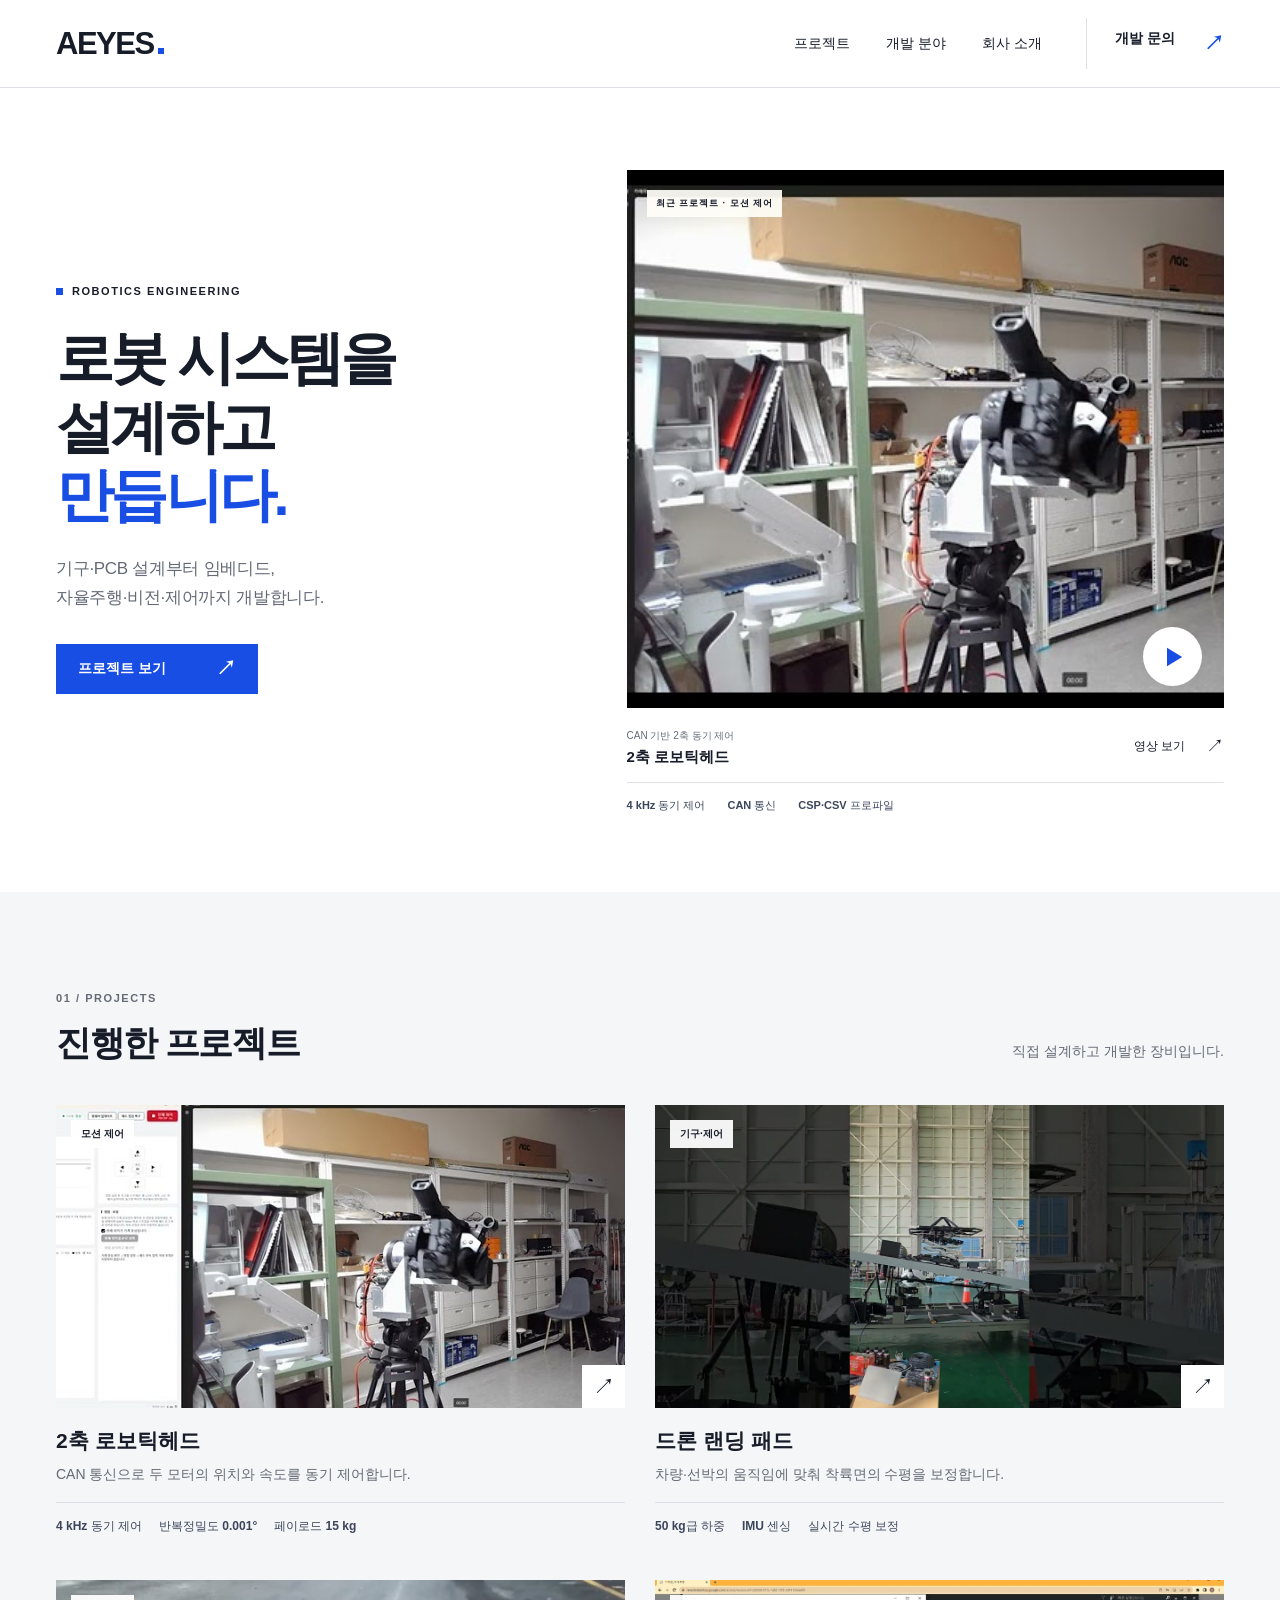
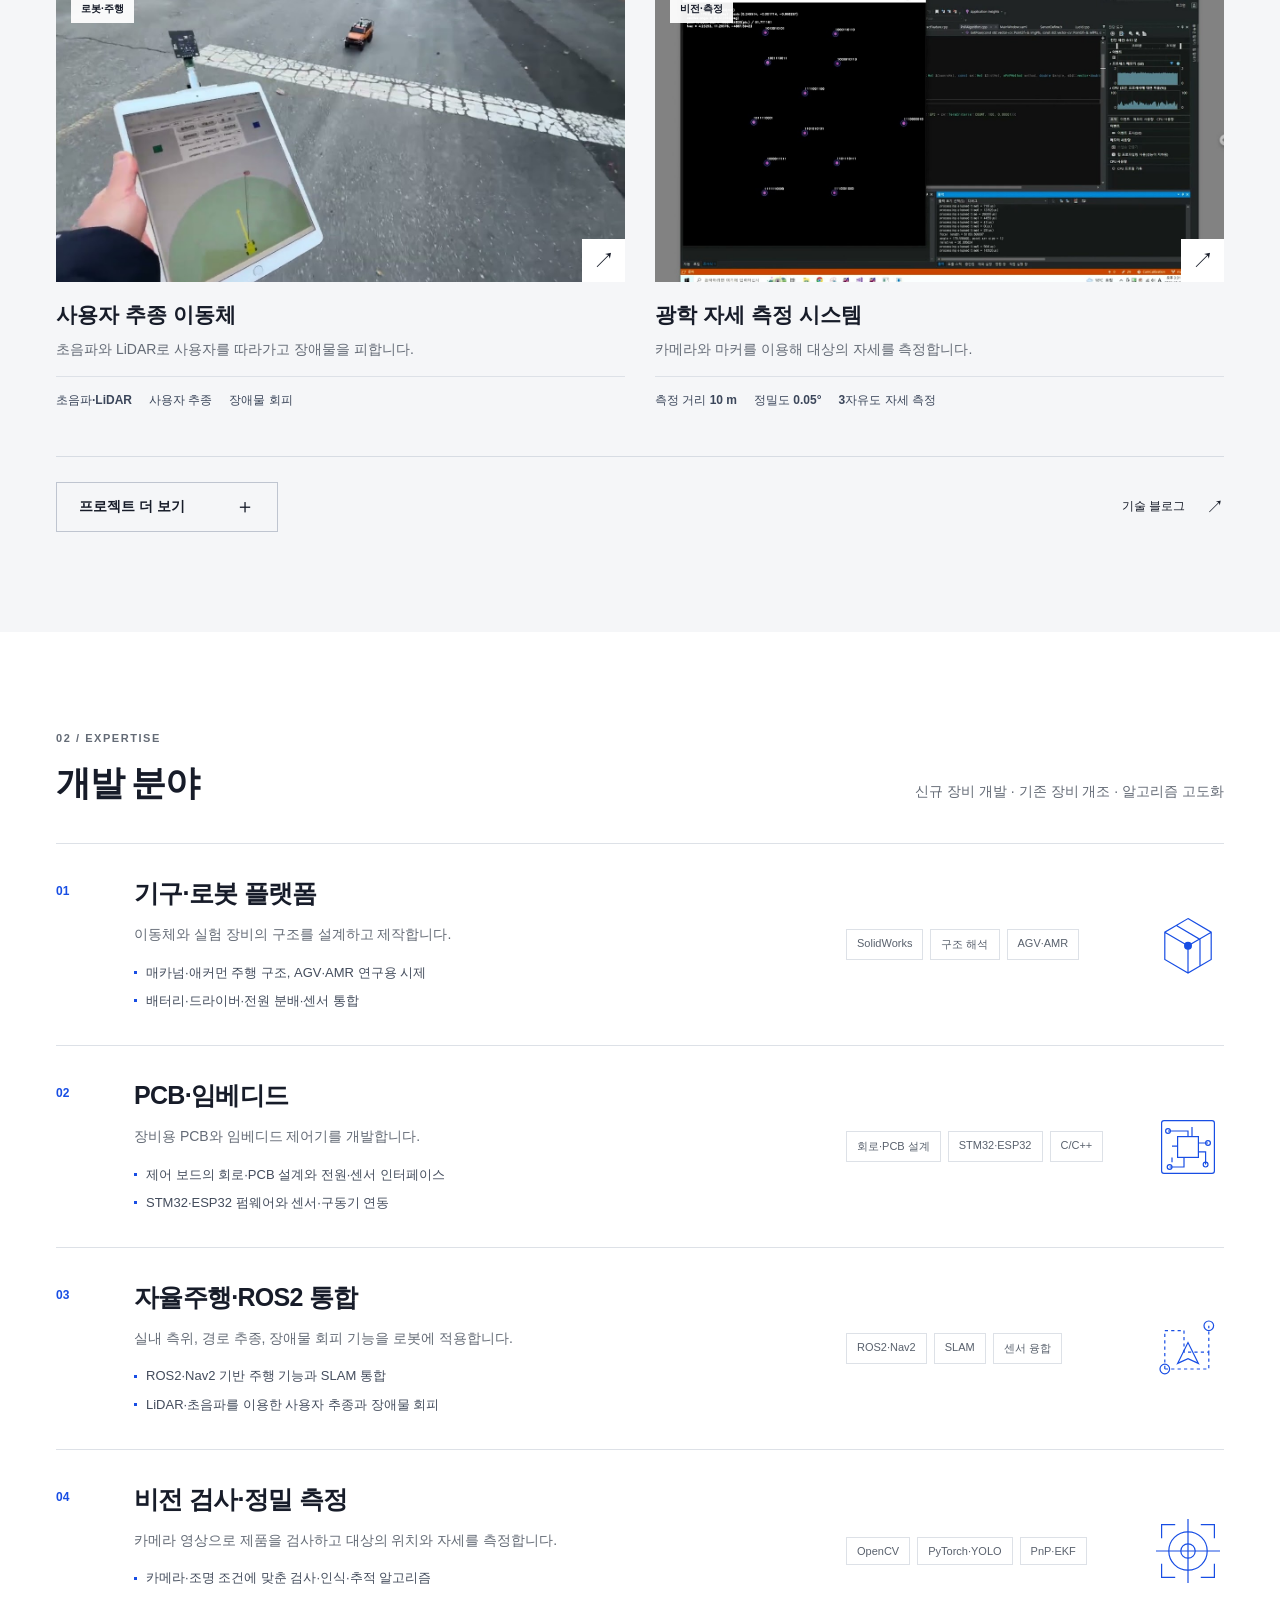
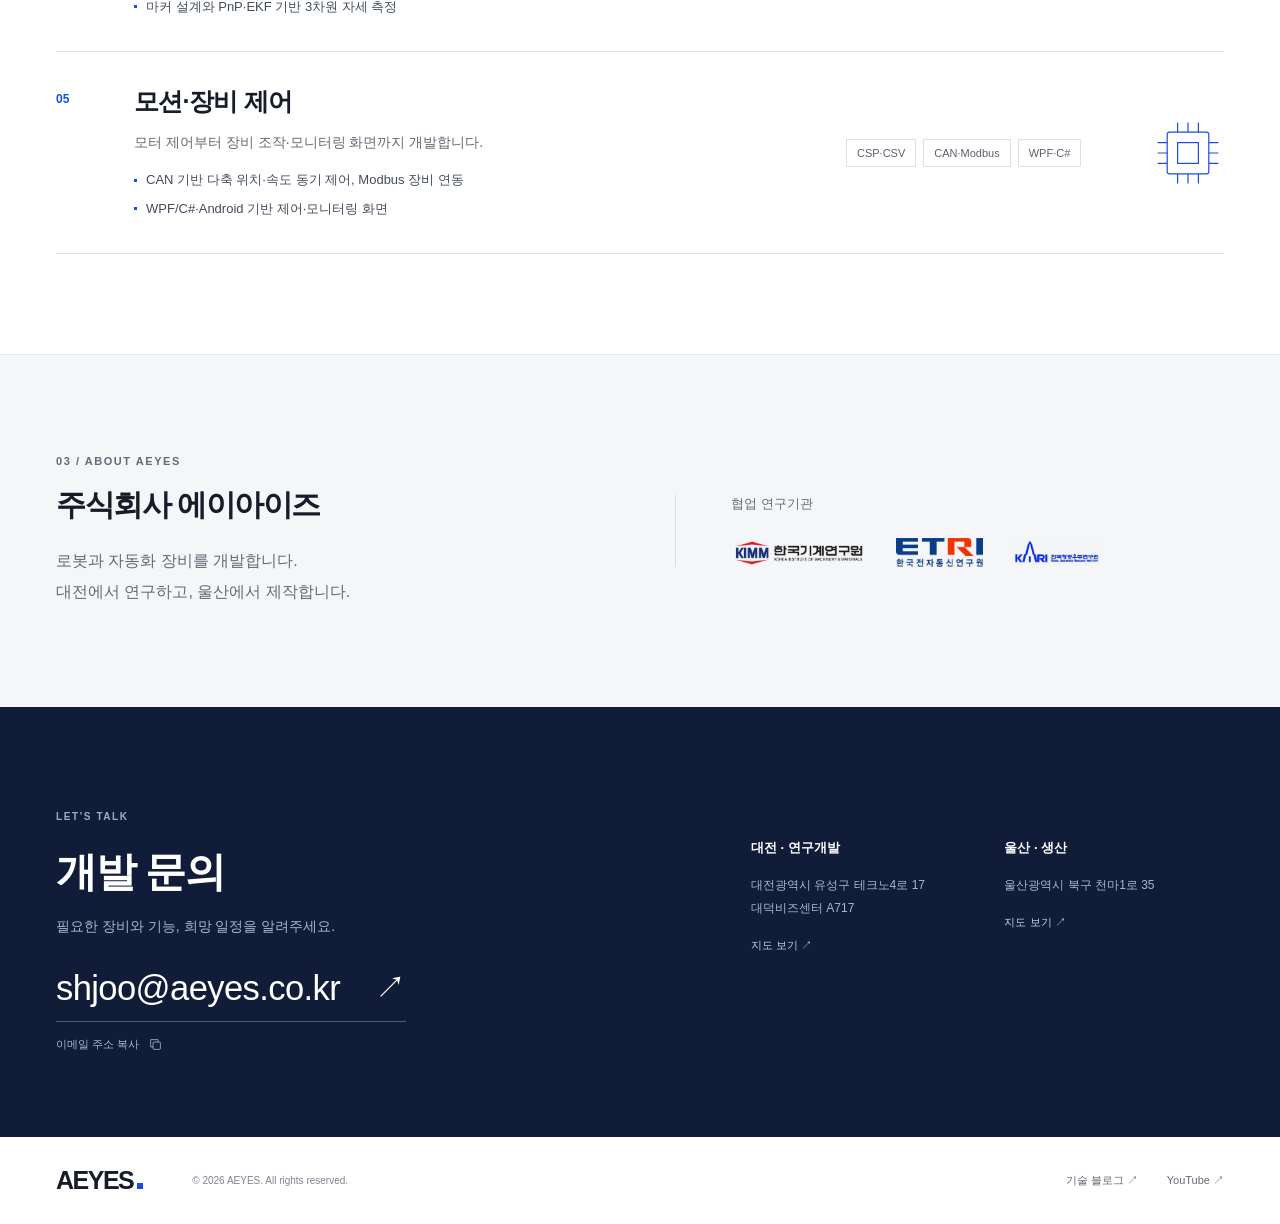
==== commit ee1b1344: "개발 범위와 프로젝트 기술 사양 보강" ====
--- a/index.html
+++ b/index.html
@@ -190,6 +190,11 @@
               영상 보기 <span aria-hidden="true">↗</span>
             </button>
           </div>
+          <ul class="hero-facts" aria-label="대표 프로젝트 주요 사양">
+            <li>4 kHz 동기 제어</li>
+            <li>CAN 통신</li>
+            <li>CSP·CSV 프로파일</li>
+          </ul>
         </div>
       </section>
 
@@ -227,6 +232,11 @@
                   <button data-project="motion">2축 로보틱헤드</button>
                 </h3>
                 <p>CAN 통신으로 두 모터의 위치와 속도를 동기 제어합니다.</p>
+                <ul class="project-facts" aria-label="사례 주요 사양">
+                  <li>4 kHz 동기 제어</li>
+                  <li>반복정밀도 0.001°</li>
+                  <li>페이로드 15 kg</li>
+                </ul>
               </div>
             </article>
             <article class="project-card">
@@ -247,6 +257,11 @@
               <div class="project-text">
                 <h3><button data-project="landing">드론 랜딩 패드</button></h3>
                 <p>차량·선박의 움직임에 맞춰 착륙면의 수평을 보정합니다.</p>
+                <ul class="project-facts" aria-label="사례 주요 사양">
+                  <li>50 kg급 하중</li>
+                  <li>IMU 센싱</li>
+                  <li>실시간 수평 보정</li>
+                </ul>
               </div>
             </article>
             <article class="project-card">
@@ -269,6 +284,11 @@
                   <button data-project="follow">사용자 추종 이동체</button>
                 </h3>
                 <p>초음파와 LiDAR로 사용자를 따라가고 장애물을 피합니다.</p>
+                <ul class="project-facts" aria-label="사례 주요 사양">
+                  <li>초음파·LiDAR</li>
+                  <li>사용자 추종</li>
+                  <li>장애물 회피</li>
+                </ul>
               </div>
             </article>
             <article class="project-card">
@@ -293,6 +313,11 @@
                   </button>
                 </h3>
                 <p>카메라와 마커를 이용해 대상의 자세를 측정합니다.</p>
+                <ul class="project-facts" aria-label="사례 주요 사양">
+                  <li>측정 거리 10 m</li>
+                  <li>정밀도 0.05°</li>
+                  <li>3자유도 자세 측정</li>
+                </ul>
               </div>
             </article>
             <article class="project-card extra-project" hidden>
@@ -317,6 +342,11 @@
                   </button>
                 </h3>
                 <p>같은 환경에서 다섯 가지 주행 알고리즘을 비교합니다.</p>
+                <ul class="project-facts" aria-label="사례 주요 사양">
+                  <li>알고리즘 5종 비교</li>
+                  <li>ROS2·Nav2</li>
+                  <li>동적 장애물</li>
+                </ul>
               </div>
             </article>
             <article class="project-card extra-project" hidden>
@@ -341,6 +371,11 @@
                 <p>
                   매카넘 휠 플랫폼에 실내 측위와 자율주행 기능을 통합합니다.
                 </p>
+                <ul class="project-facts" aria-label="사례 주요 사양">
+                  <li>매카넘 휠</li>
+                  <li>실내 SLAM</li>
+                  <li>장애물 회피</li>
+                </ul>
               </div>
             </article>
             <article class="project-card extra-project" hidden>
@@ -363,6 +398,11 @@
                   <button data-project="manipulator">4축 매니퓰레이터</button>
                 </h3>
                 <p>반복 하중을 고려한 구조와 정밀 위치 제어를 개발합니다.</p>
+                <ul class="project-facts" aria-label="사례 주요 사양">
+                  <li>4축 제어</li>
+                  <li>반복 하중 고려</li>
+                  <li>정밀 위치 제어</li>
+                </ul>
               </div>
             </article>
             <article class="project-card extra-project" hidden>
@@ -383,6 +423,11 @@
               <div class="project-text">
                 <h3><button data-project="odt">전방향 러닝 플랫폼</button></h3>
                 <p>보행 방향을 예측해 360도 움직임을 지원합니다.</p>
+                <ul class="project-facts" aria-label="사례 주요 사양">
+                  <li>360° 보행</li>
+                  <li>모션 예측</li>
+                  <li>다축 서보 제어</li>
+                </ul>
               </div>
             </article>
           </div>
@@ -416,23 +461,25 @@
             <p class="eyebrow">02 / EXPERTISE</p>
             <h2 id="expertise-title">개발 분야</h2>
           </div>
+          <p class="section-note">
+            신규 장비 개발 · 기존 장비 개조 · 알고리즘 고도화
+          </p>
         </div>
         <div class="expertise-list">
           <article class="expertise-item">
             <span class="item-number">01</span>
-            <div>
-              <h3>로봇·주행체</h3>
-              <p>
-                이동체와 실험 장비의 기구·전장을 설계하고,<br
-                  class="desktop-break"
-                />
-                센서와 자율주행 기능을 통합합니다.
-              </p>
+            <div class="expertise-copy">
+              <h3>기구·로봇 플랫폼</h3>
+              <p>이동체와 실험 장비의 구조를 설계하고 제작합니다.</p>
+              <ul class="scope-list" aria-label="개발 범위">
+                <li>매카넘·애커먼 주행 구조, AGV·AMR 연구용 시제</li>
+                <li>배터리·드라이버·전원 분배·센서 통합</li>
+              </ul>
             </div>
             <ul class="skill-tags" aria-label="관련 기술">
-              <li>기구 설계</li>
-              <li>전장</li>
-              <li>ROS2</li>
+              <li>SolidWorks</li>
+              <li>구조 해석</li>
+              <li>AGV·AMR</li>
             </ul>
             <svg
               class="expertise-icon"
@@ -450,17 +497,18 @@
           </article>
           <article class="expertise-item">
             <span class="item-number">02</span>
-            <div>
+            <div class="expertise-copy">
               <h3>PCB·임베디드</h3>
-              <p>
-                제어 보드의 회로와 PCB를 설계하고,<br class="desktop-break" />
-                펌웨어를 개발합니다.
-              </p>
+              <p>장비용 PCB와 임베디드 제어기를 개발합니다.</p>
+              <ul class="scope-list" aria-label="개발 범위">
+                <li>제어 보드의 회로·PCB 설계와 전원·센서 인터페이스</li>
+                <li>STM32·ESP32 펌웨어와 센서·구동기 연동</li>
+              </ul>
             </div>
             <ul class="skill-tags" aria-label="관련 기술">
               <li>회로·PCB 설계</li>
               <li>STM32·ESP32</li>
-              <li>펌웨어</li>
+              <li>C/C++</li>
             </ul>
             <svg
               class="expertise-icon"
@@ -483,19 +531,52 @@
           </article>
           <article class="expertise-item">
             <span class="item-number">03</span>
-            <div>
-              <h3>비전 검사·측정</h3>
+            <div class="expertise-copy">
+              <h3>자율주행·ROS2 통합</h3>
+              <p>실내 측위, 경로 추종, 장애물 회피 기능을 로봇에 적용합니다.</p>
+              <ul class="scope-list" aria-label="개발 범위">
+                <li>ROS2·Nav2 기반 주행 기능과 SLAM 통합</li>
+                <li>LiDAR·초음파를 이용한 사용자 추종과 장애물 회피</li>
+              </ul>
+            </div>
+            <ul class="skill-tags" aria-label="관련 기술">
+              <li>ROS2·Nav2</li>
+              <li>SLAM</li>
+              <li>센서 융합</li>
+            </ul>
+            <svg
+              class="expertise-icon"
+              viewBox="0 0 90 90"
+              fill="none"
+              stroke="currentColor"
+              stroke-width="1.5"
+              aria-hidden="true"
+            >
+              <path
+                d="M16 70V22h24v27h31V16M16 70h55V49"
+                stroke-dasharray="4 4"
+              />
+              <circle cx="16" cy="70" r="6" />
+              <circle cx="71" cy="16" r="6" />
+              <path d="m32 63 13-26 13 26-13-6-13 6Z" />
+            </svg>
+          </article>
+          <article class="expertise-item">
+            <span class="item-number">04</span>
+            <div class="expertise-copy">
+              <h3>비전 검사·정밀 측정</h3>
               <p>
-                카메라와 영상 알고리즘으로 제품을 검사하고,<br
-                  class="desktop-break"
-                />
-                위치와 자세를 측정합니다.
+                카메라 영상으로 제품을 검사하고 대상의 위치와 자세를 측정합니다.
               </p>
+              <ul class="scope-list" aria-label="개발 범위">
+                <li>카메라·조명 조건에 맞춘 검사·인식·추적 알고리즘</li>
+                <li>마커 설계와 PnP·EKF 기반 3차원 자세 측정</li>
+              </ul>
             </div>
             <ul class="skill-tags" aria-label="관련 기술">
               <li>OpenCV</li>
-              <li>딥러닝</li>
-              <li>정밀 측정</li>
+              <li>PyTorch·YOLO</li>
+              <li>PnP·EKF</li>
             </ul>
             <svg
               class="expertise-icon"
@@ -513,18 +594,19 @@
             </svg>
           </article>
           <article class="expertise-item">
-            <span class="item-number">04</span>
-            <div>
-              <h3>장비 제어 소프트웨어</h3>
-              <p>
-                모터와 장비를 제어하고,<br class="desktop-break" />
-                운전 상태를 확인하는 소프트웨어를 개발합니다.
-              </p>
+            <span class="item-number">05</span>
+            <div class="expertise-copy">
+              <h3>모션·장비 제어</h3>
+              <p>모터 제어부터 장비 조작·모니터링 화면까지 개발합니다.</p>
+              <ul class="scope-list" aria-label="개발 범위">
+                <li>CAN 기반 다축 위치·속도 동기 제어, Modbus 장비 연동</li>
+                <li>WPF/C#·Android 기반 제어·모니터링 화면</li>
+              </ul>
             </div>
             <ul class="skill-tags" aria-label="관련 기술">
+              <li>CSP·CSV</li>
+              <li>CAN·Modbus</li>
               <li>WPF·C#</li>
-              <li>CAN·Modbus</li>
-              <li>제어 UI</li>
             </ul>
             <svg
               class="expertise-icon"
--- a/assets/css/home.css
+++ b/assets/css/home.css
@@ -1073,3 +1073,66 @@
 .project-image.motion-image:hover > img {
   transform: scale(2.07);
 }
+
+.scope-list {
+  list-style: none;
+  margin: 13px 0 0;
+  padding: 0;
+  display: grid;
+  gap: 5px;
+}
+.scope-list li {
+  position: relative;
+  padding-left: 12px;
+  color: #434c5c;
+  font-size: 13px;
+  line-height: 1.8;
+}
+.scope-list li::before {
+  content: "";
+  position: absolute;
+  left: 0;
+  top: 0.79em;
+  width: 3px;
+  height: 3px;
+  background: var(--blue);
+}
+.project-facts,
+.hero-facts {
+  display: flex;
+  flex-wrap: wrap;
+  list-style: none;
+  padding: 13px 0 0;
+  margin: 15px 0 0;
+  gap: 7px 17px;
+  border-top: 1px solid var(--line);
+  font-size: 12px;
+  font-weight: 550;
+  color: #3b465a;
+  line-height: 1.7;
+}
+.hero-facts {
+  font-size: 11px;
+  gap: 8px 22px;
+}
+@media (max-width: 760px) {
+  .scope-list {
+    margin-top: 11px;
+    gap: 5px;
+  }
+  .scope-list li {
+    font-size: 12px;
+  }
+  .project-facts {
+    font-size: 11px;
+    margin-top: 12px;
+    gap: 5px 13px;
+  }
+  .hero-facts {
+    font-size: 10px;
+    gap: 5px 15px;
+  }
+  .expertise .section-note {
+    line-height: 1.8;
+  }
+}
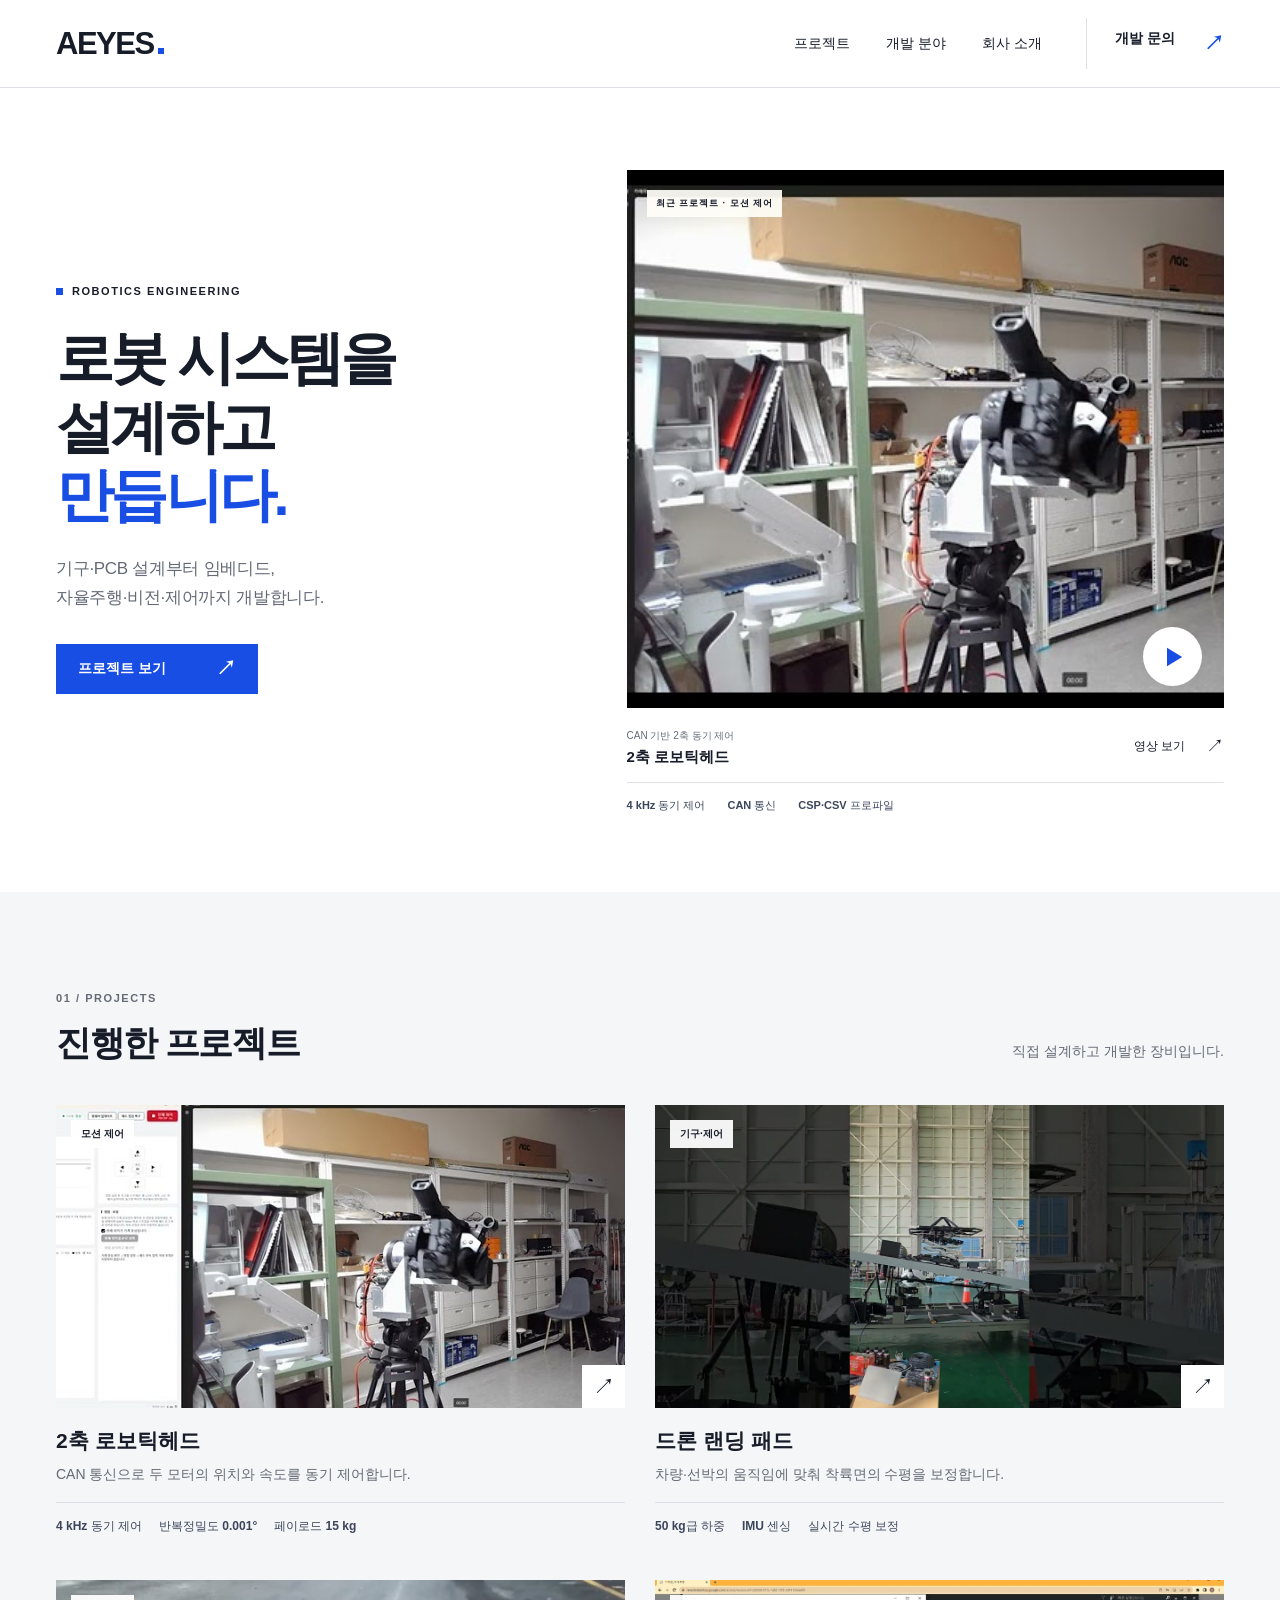
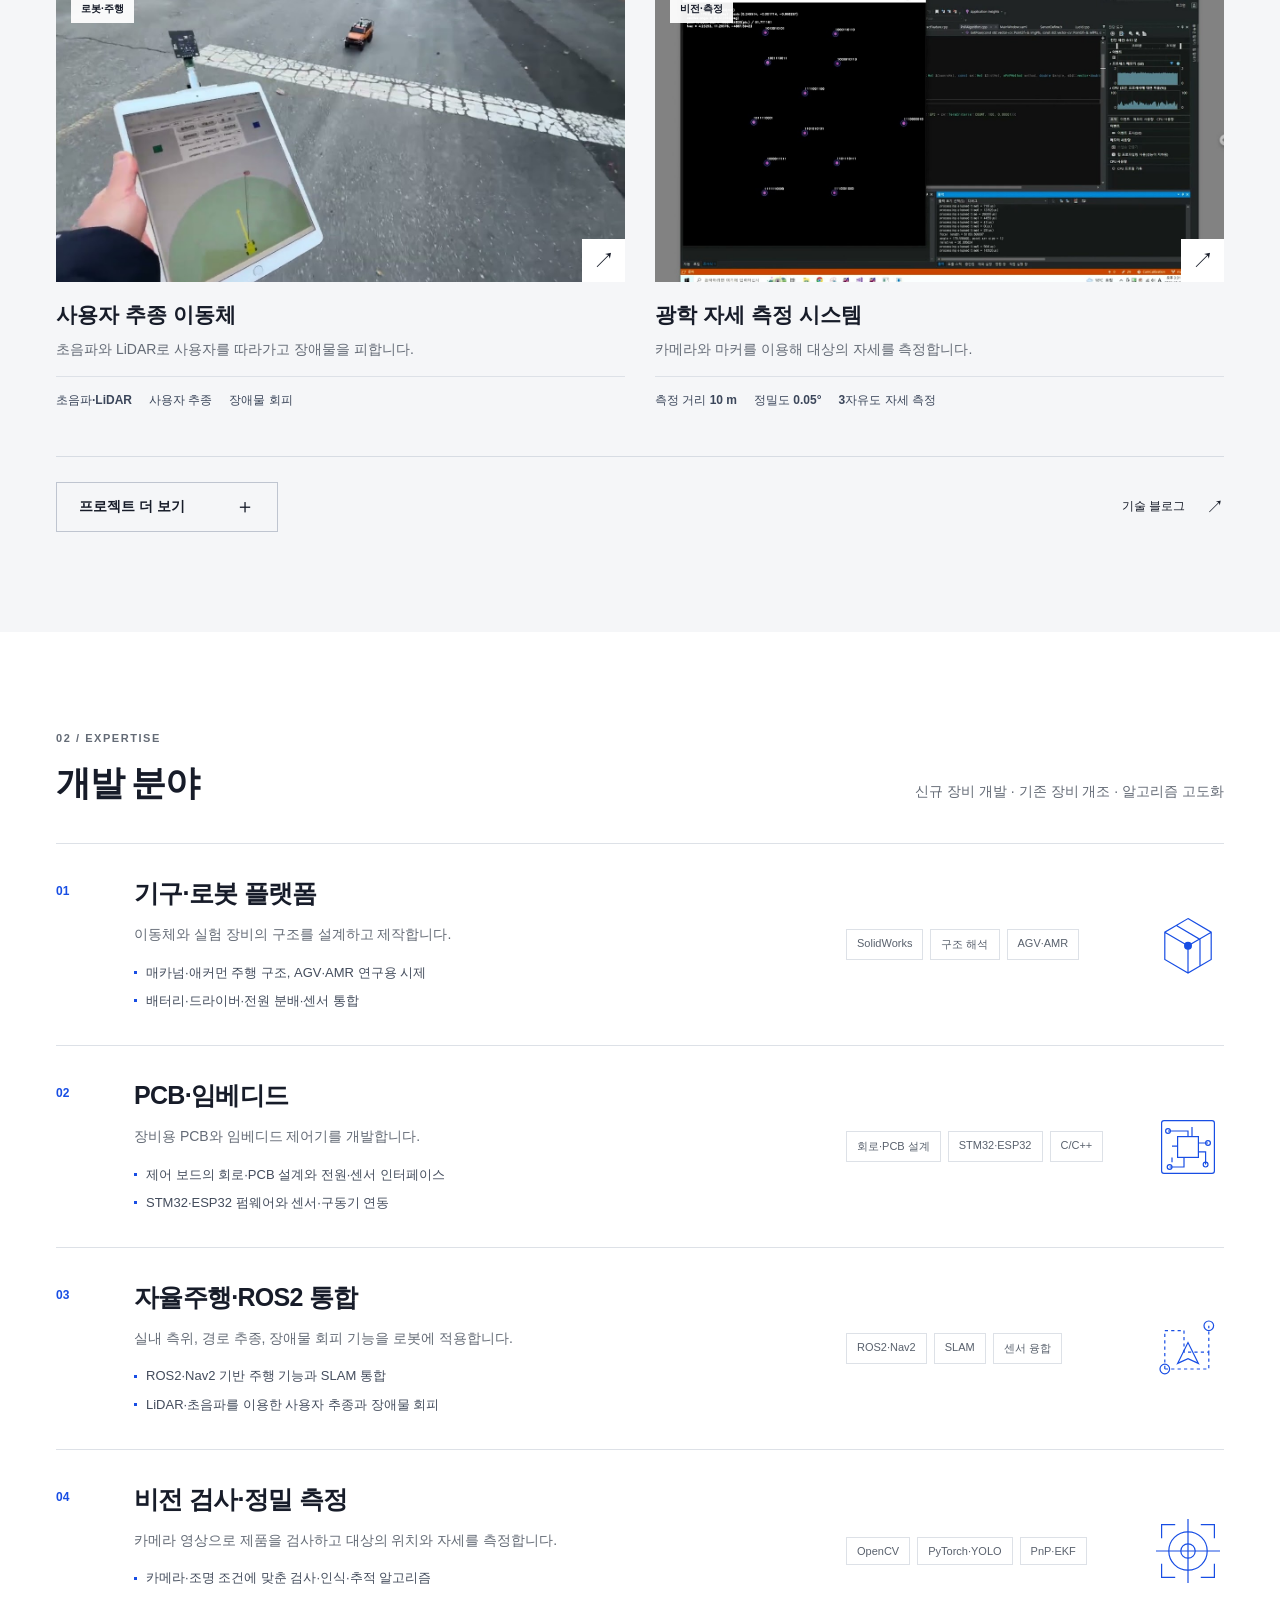
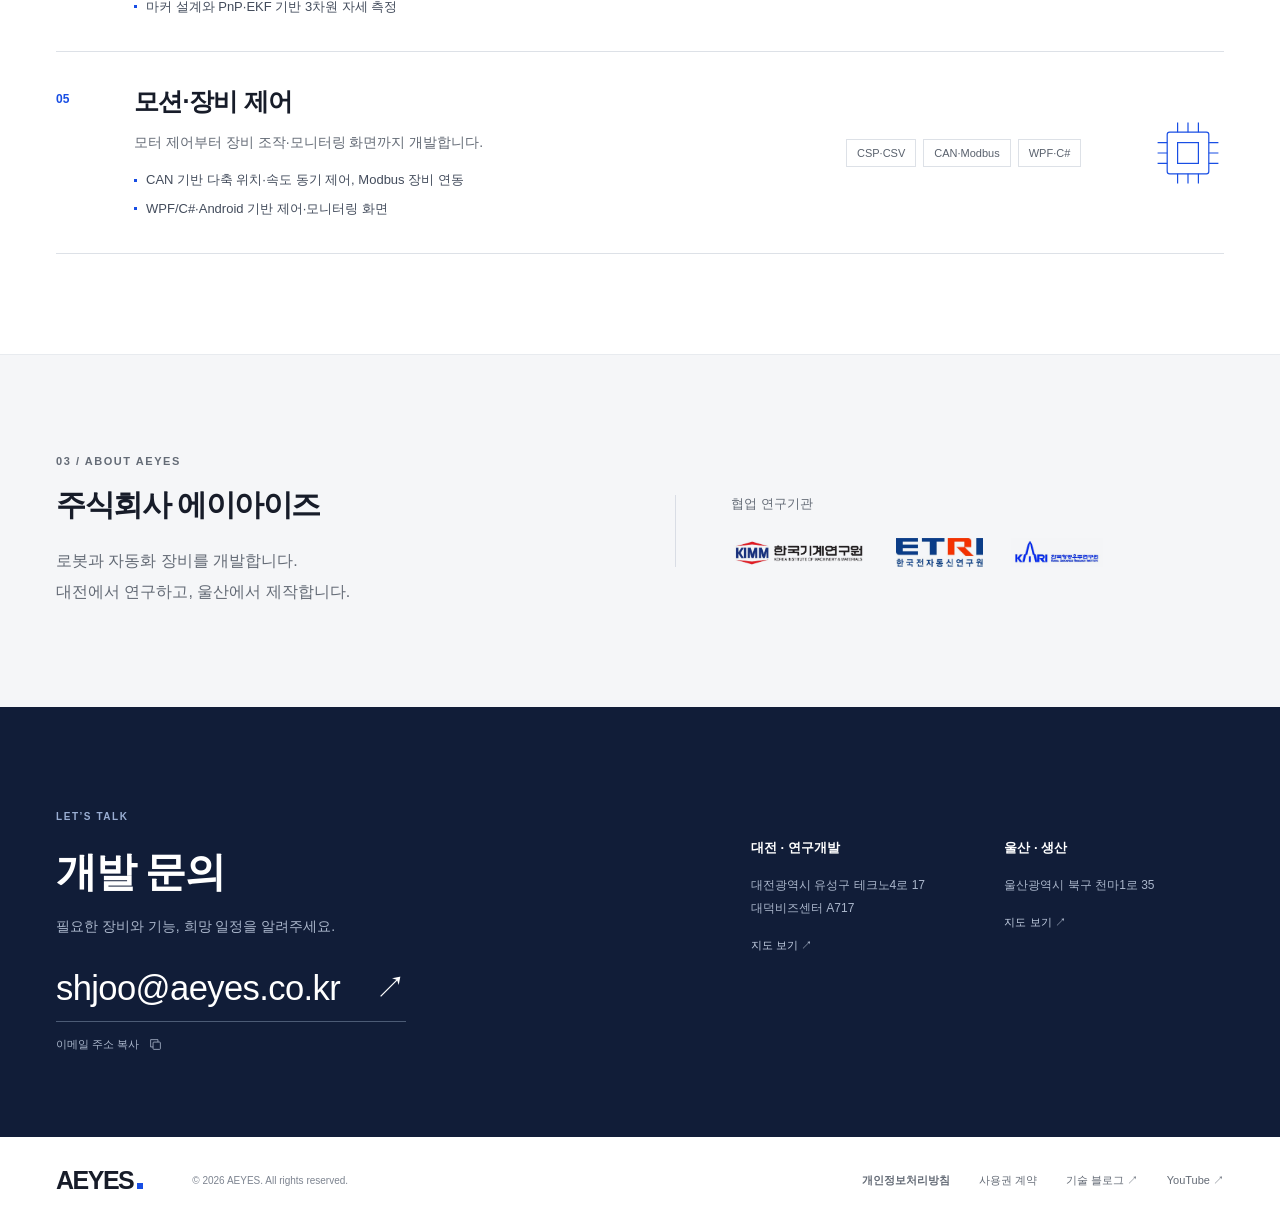
==== commit 0c08aab9: "AEYES 3D Viewer 개인정보처리방침·사용권 계약 페이지 추가 - /privacy/aeyes3dviewer/, /eula/aeyes3dviewer/(국문)와 각 en/(영문" ====
--- a/index.html
+++ b/index.html
@@ -726,6 +726,8 @@
         <a class="brand" href="#" aria-label="AEYES 처음으로"
           >AEYES<span class="brand-dot"></span></a
         ><span>© <span id="year">2026</span> AEYES. All rights reserved.</span
+        ><a class="footer-privacy" href="/privacy/">개인정보처리방침</a
+        ><a href="/eula/">사용권 계약</a
         ><a
           href="https://blog.naver.com/aeyes_dev"
           target="_blank"
--- a/assets/css/home.css
+++ b/assets/css/home.css
@@ -601,6 +601,9 @@
   font-size: 11px;
   color: #646b76;
 }
+.footer-inner > a.footer-privacy {
+  font-weight: 700;
+}
 dialog {
   border: 0;
   border-radius: 2px;
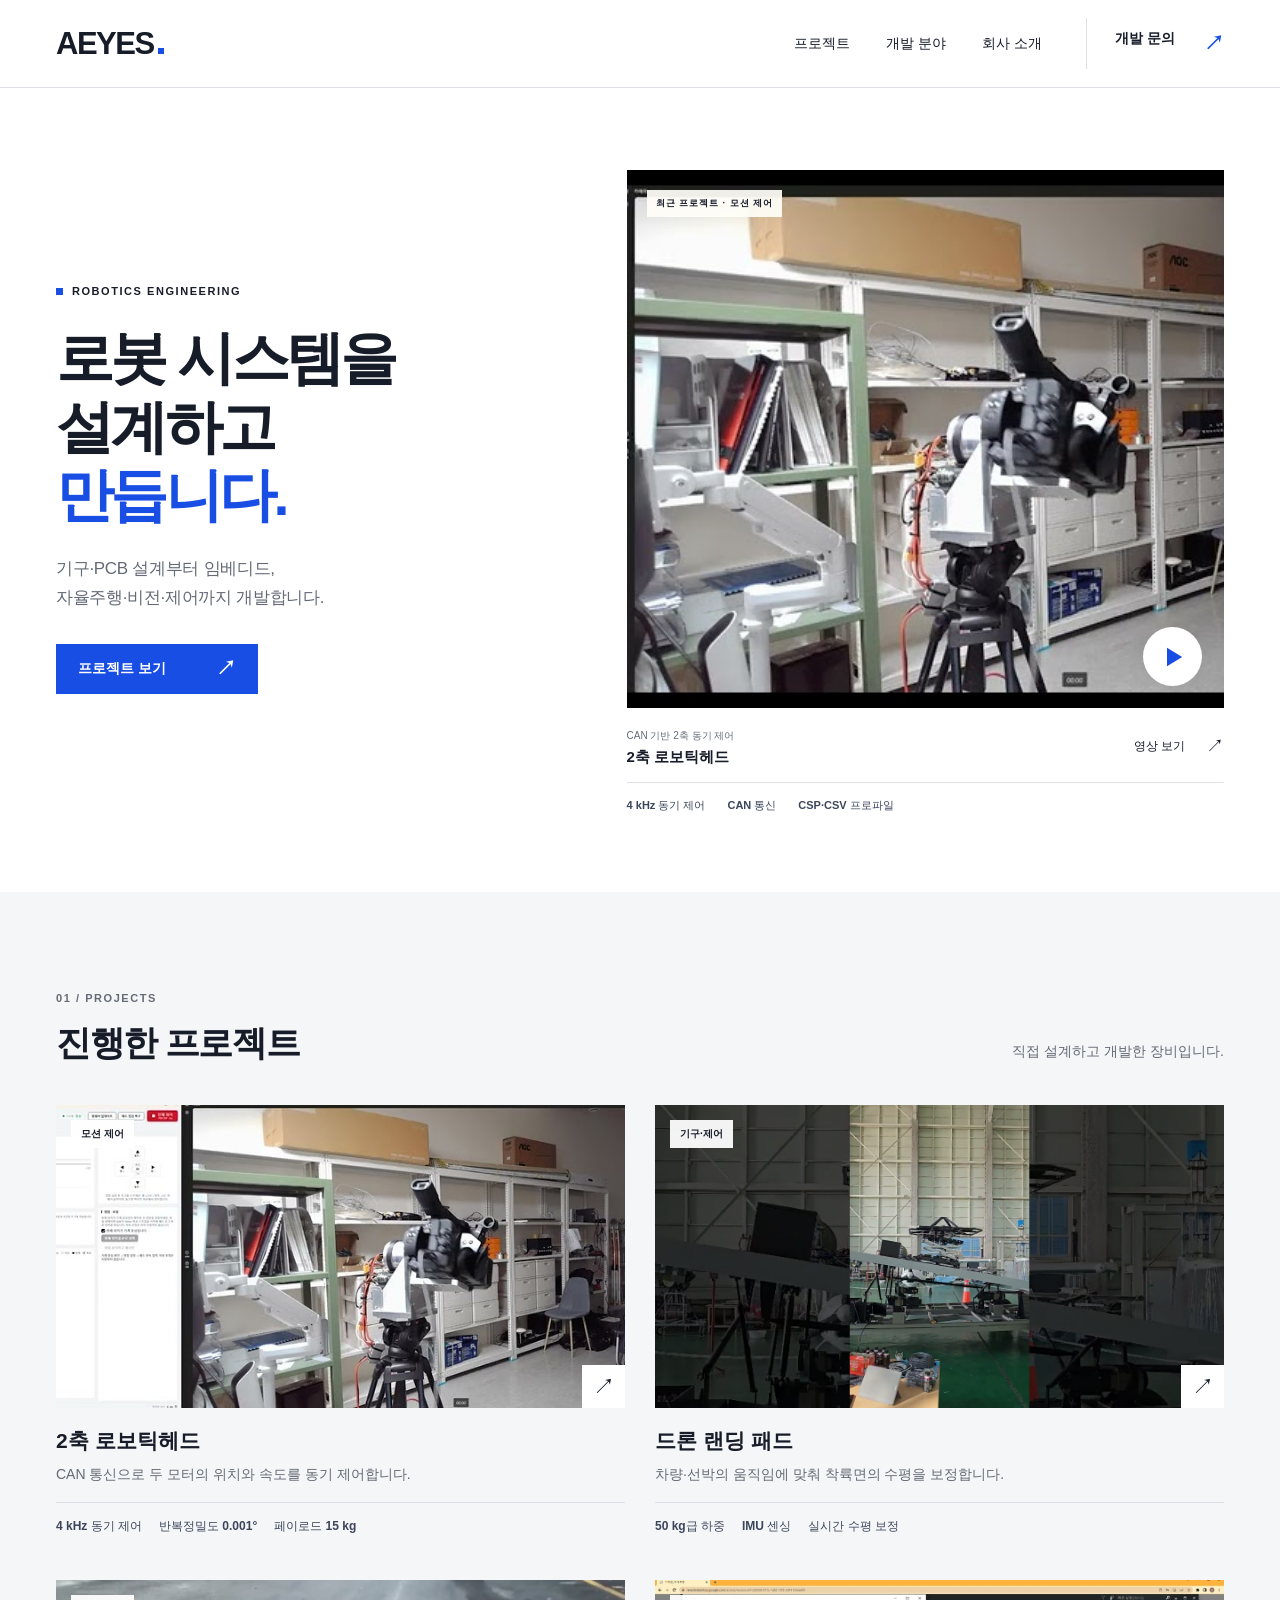
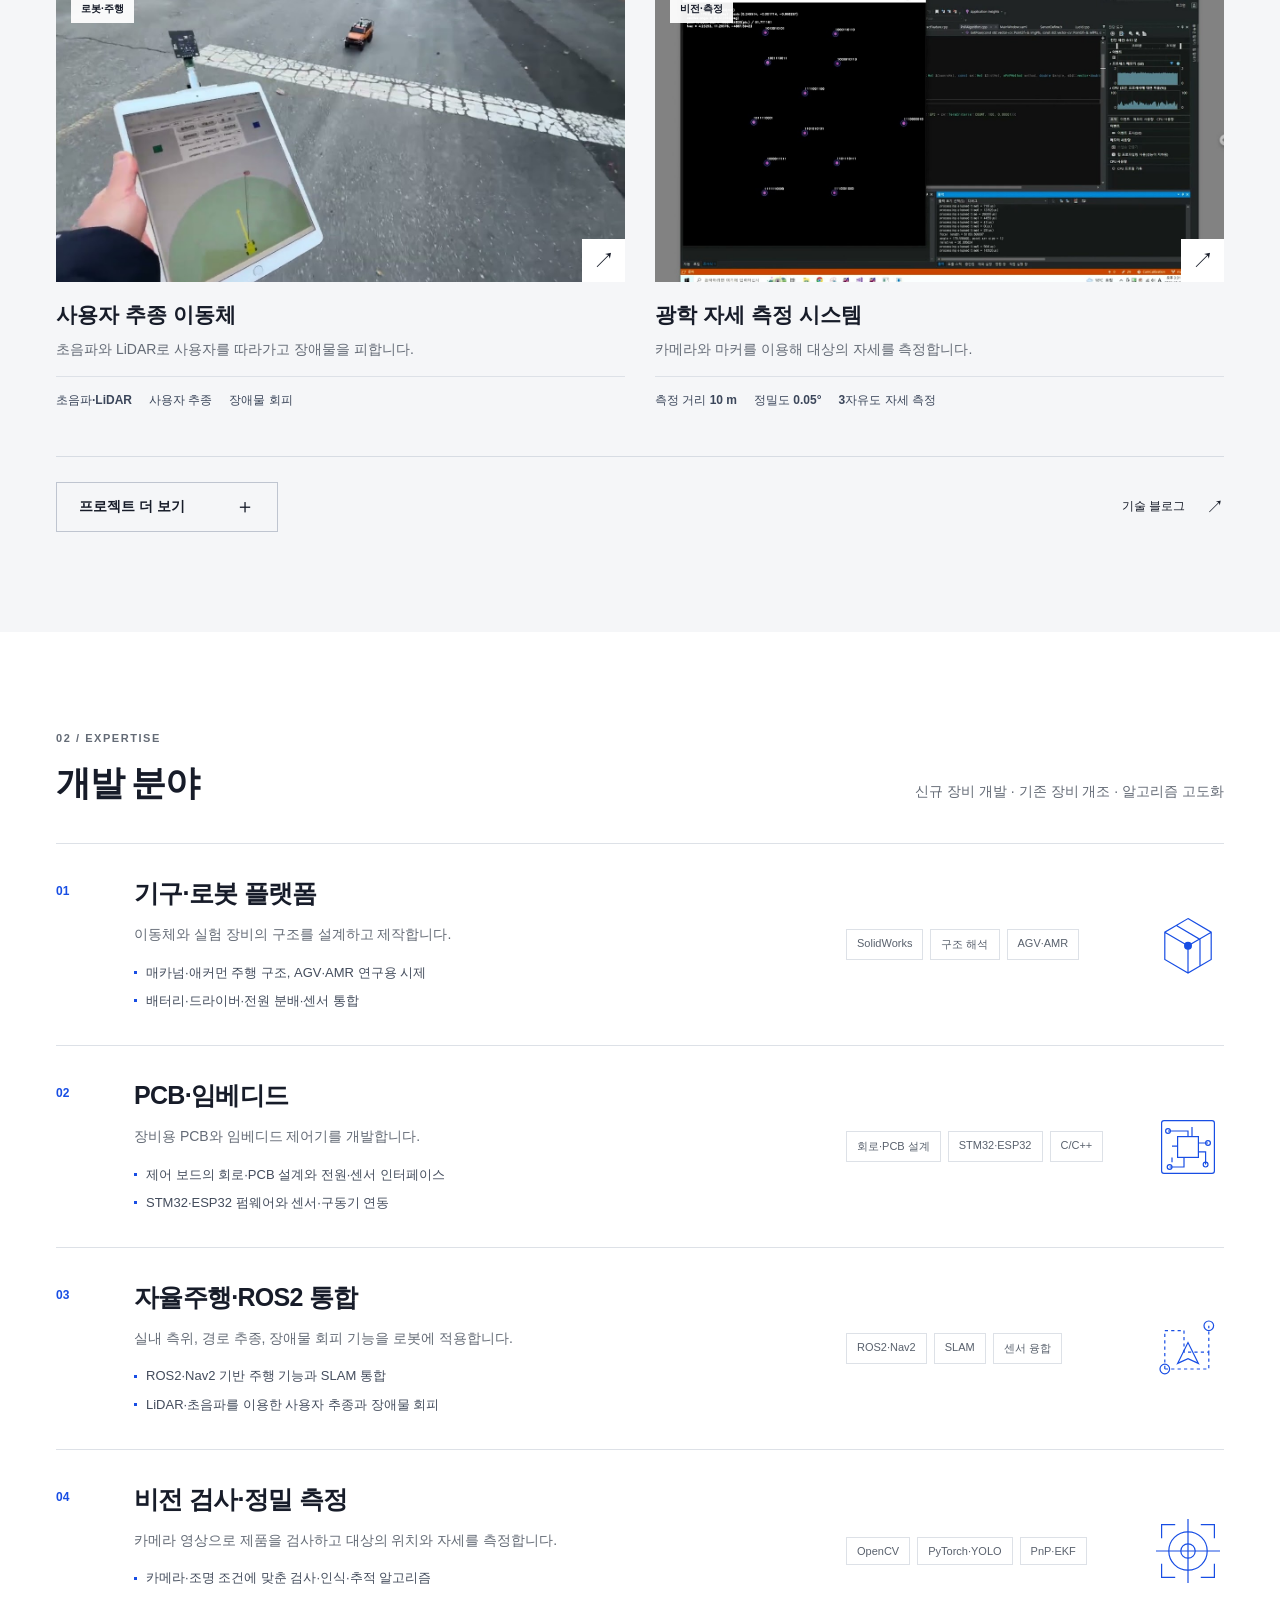
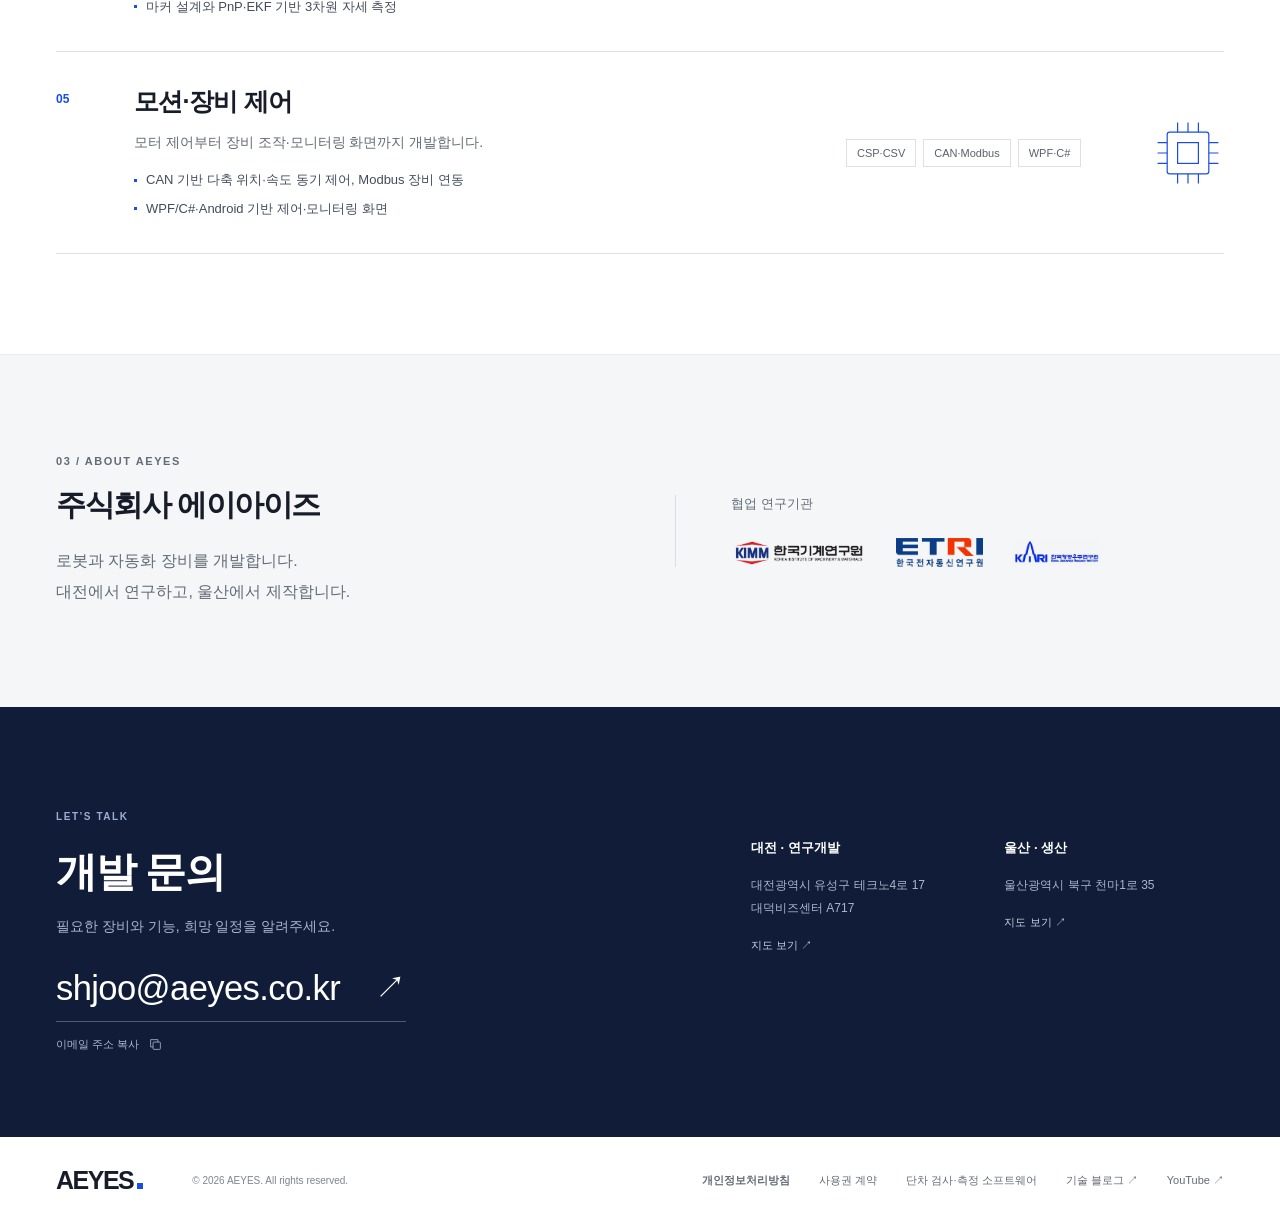
==== commit 40af13bc: "홈페이지 푸터에 단차 측정 상품 페이지 링크 추가 - 푸터 "사용권 계약" 다음에 일반 링크 하나만 추가(메뉴·본문은 그대로) - 링크가 늘어난 761~960px 폭에서 푸터가 꺾" ====
--- a/index.html
+++ b/index.html
@@ -1,6 +1,7 @@
 <!doctype html>
 <html lang="ko">
   <head>
+    <meta name="naver-site-verification" content="4853e252a194cc9a7e1ae78db80fa63e06075afe" />
     <meta charset="utf-8" />
     <meta name="viewport" content="width=device-width, initial-scale=1" />
     <title>주식회사 에이아이즈 | 로봇 시스템 설계·개발</title>
@@ -728,6 +729,7 @@
         ><span>© <span id="year">2026</span> AEYES. All rights reserved.</span
         ><a class="footer-privacy" href="/privacy/">개인정보처리방침</a
         ><a href="/eula/">사용권 계약</a
+        ><a href="/products/step-height-measurement/">단차 검사·측정 소프트웨어</a
         ><a
           href="https://blog.naver.com/aeyes_dev"
           target="_blank"
--- a/assets/css/home.css
+++ b/assets/css/home.css
@@ -1139,3 +1139,22 @@
     line-height: 1.8;
   }
 }
+
+/* footer link row on narrow desktops: keep each link on one line and move the copyright below */
+@media (min-width: 761px) and (max-width: 960px) {
+  .footer-inner {
+    flex-wrap: wrap;
+    gap: 14px 26px;
+  }
+  .footer .brand {
+    margin-right: auto;
+  }
+  .footer-inner > span {
+    order: 5;
+    width: 100%;
+    margin-right: 0;
+  }
+  .footer-inner > a:not(.brand) {
+    white-space: nowrap;
+  }
+}
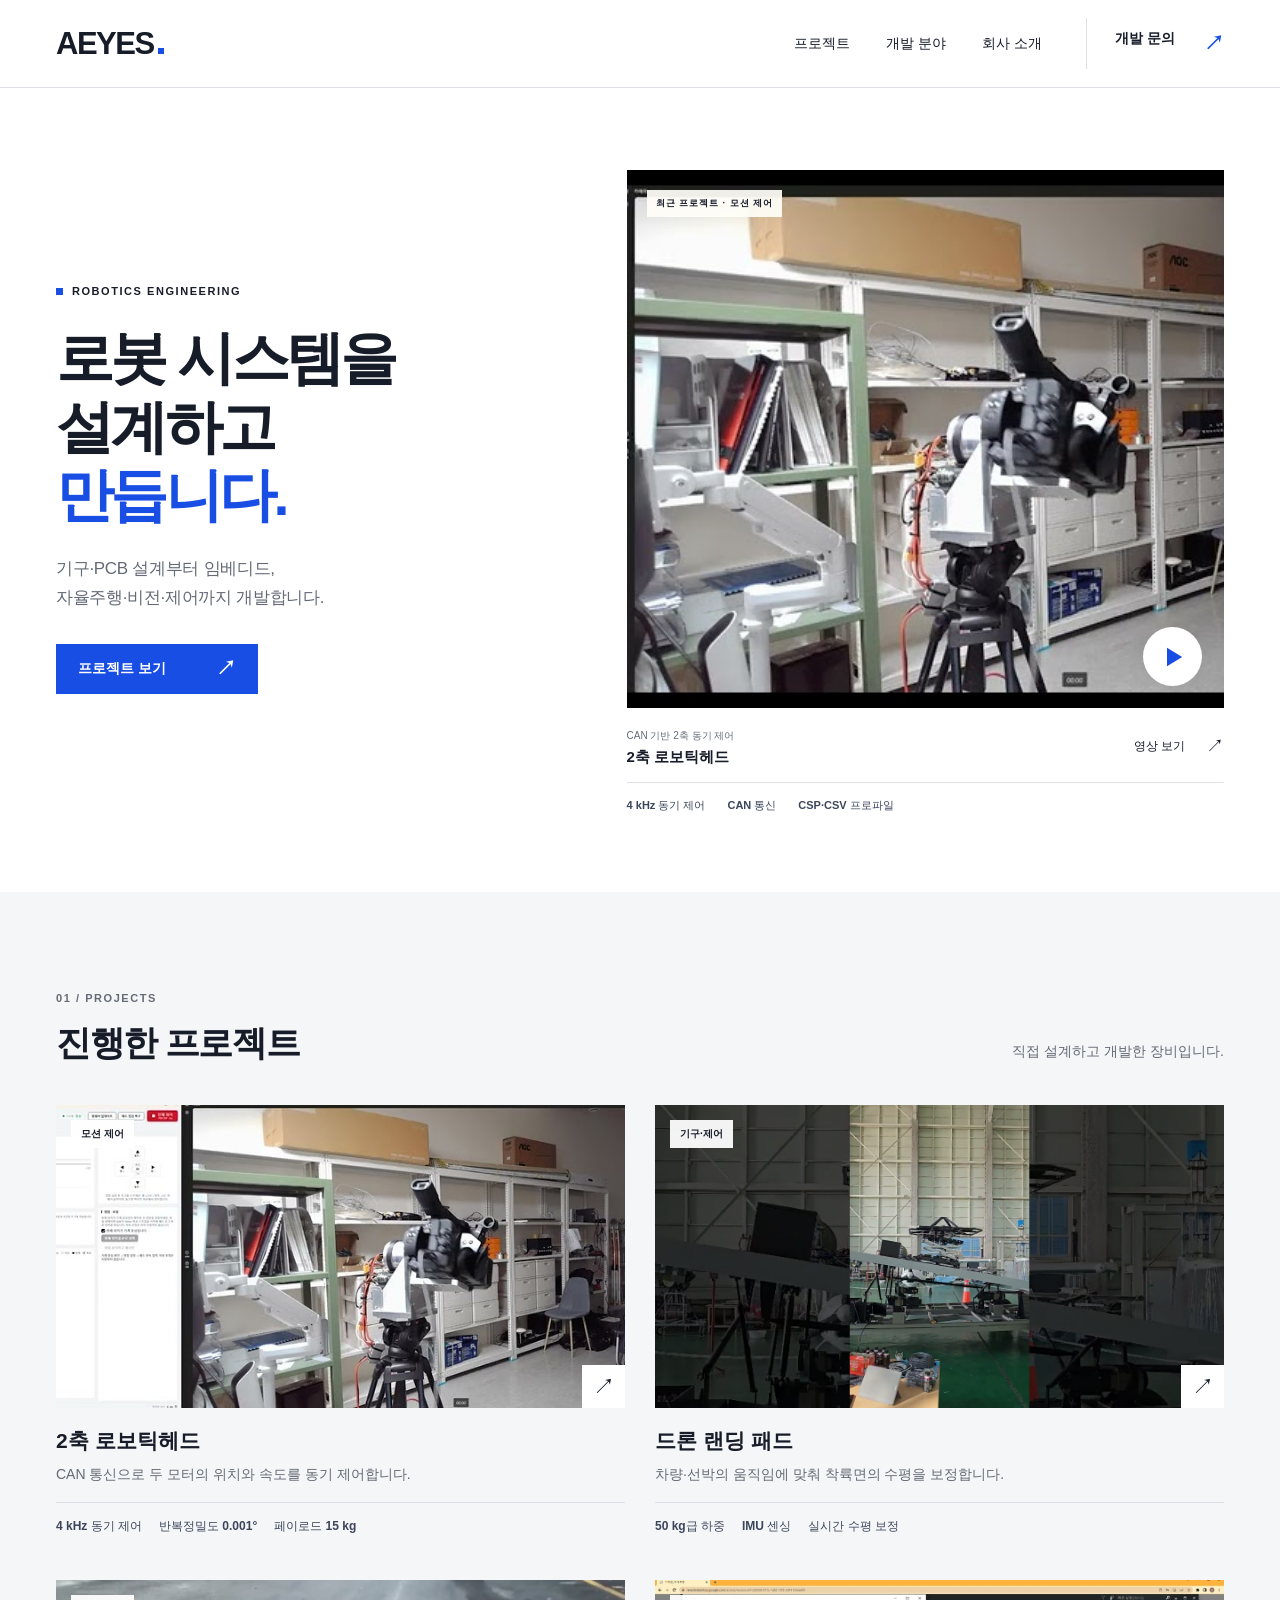
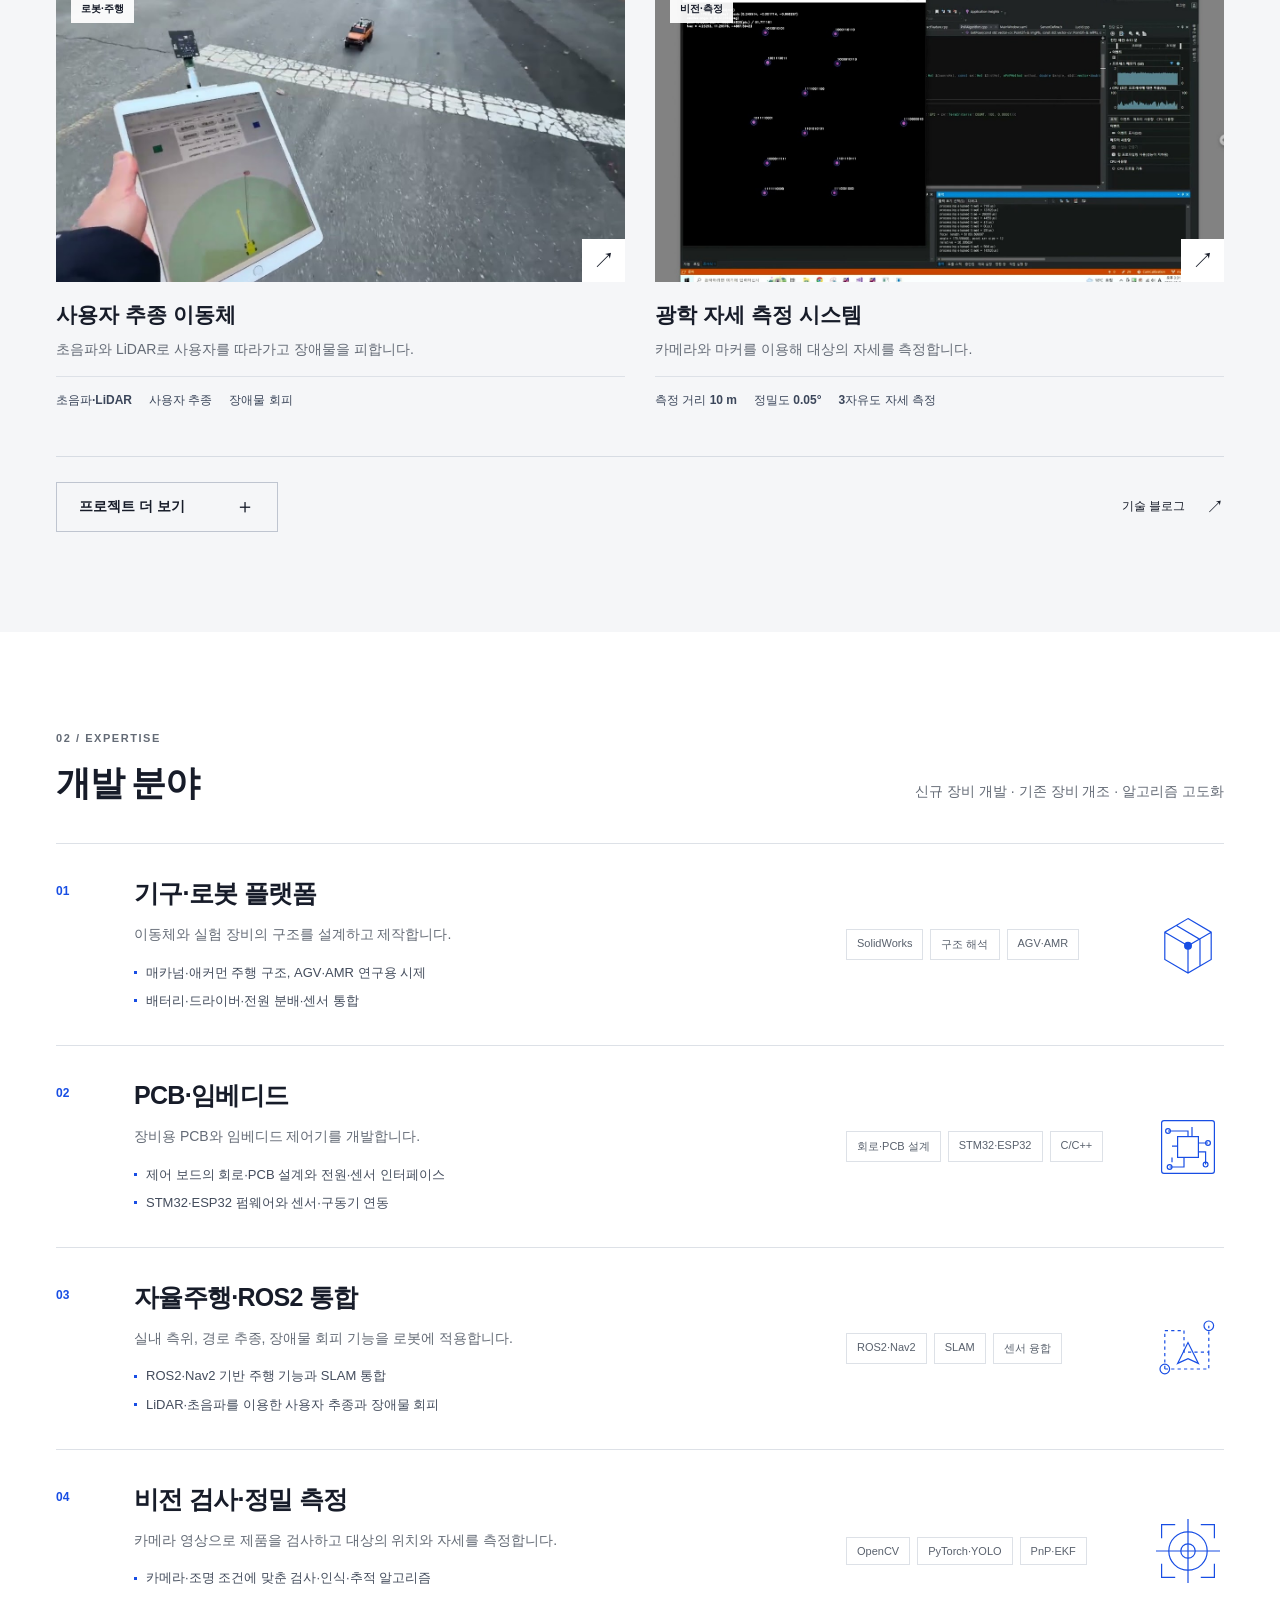
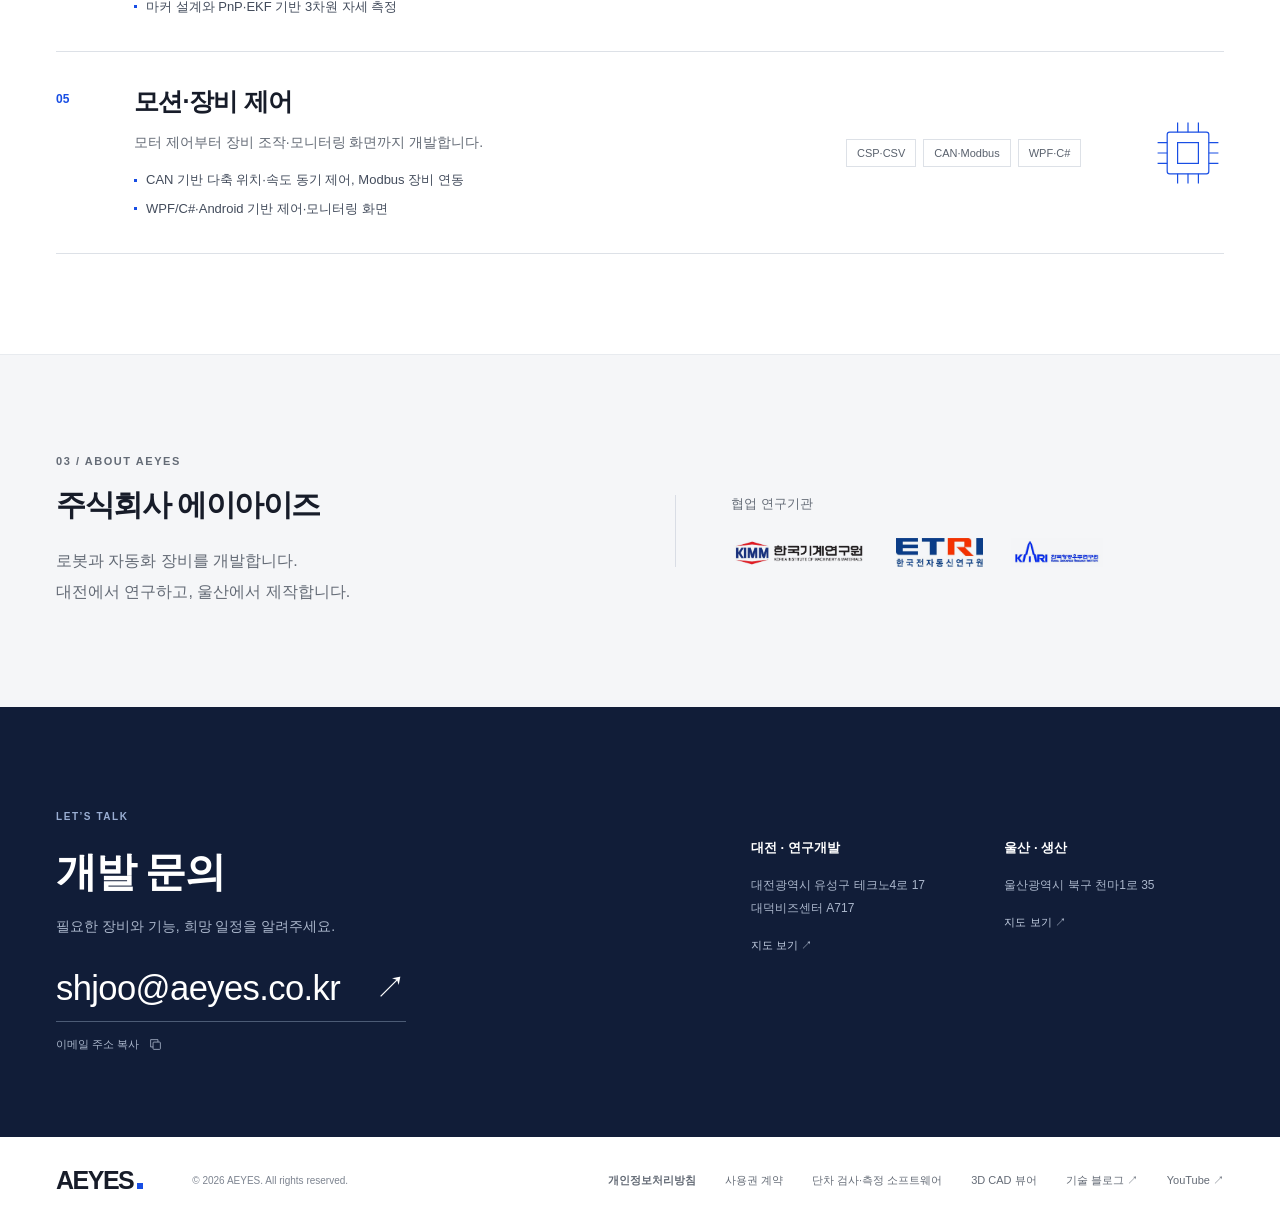
==== commit 0328de5f: "AEYES 3D Viewer 상품 페이지 추가 - products/3d-viewer/: 대상, 강점, STEP 기능(선택 부품 내보내기, STEP 합치기), 화면, 가격, 다운로드" ====
--- a/index.html
+++ b/index.html
@@ -730,6 +730,7 @@
         ><a class="footer-privacy" href="/privacy/">개인정보처리방침</a
         ><a href="/eula/">사용권 계약</a
         ><a href="/products/step-height-measurement/">단차 검사·측정 소프트웨어</a
+        ><a href="/products/3d-viewer/">3D CAD 뷰어</a
         ><a
           href="https://blog.naver.com/aeyes_dev"
           target="_blank"
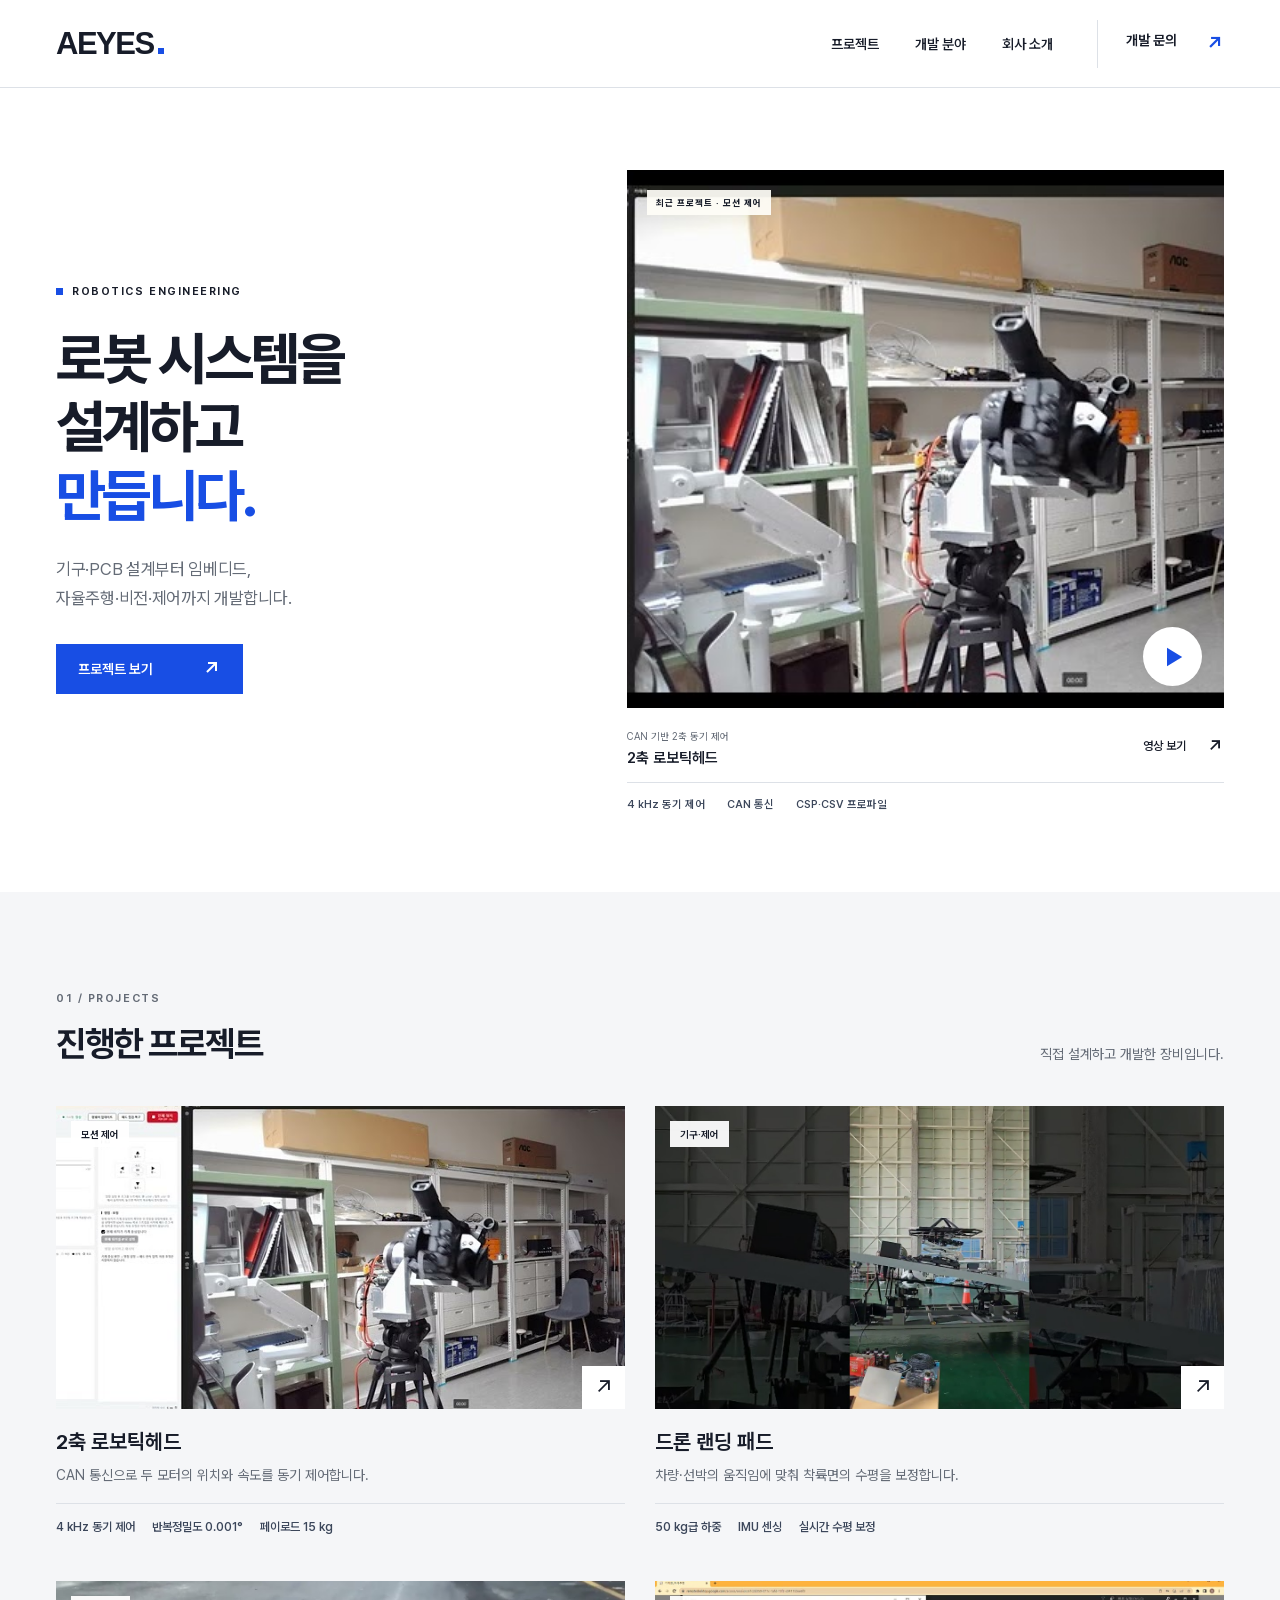
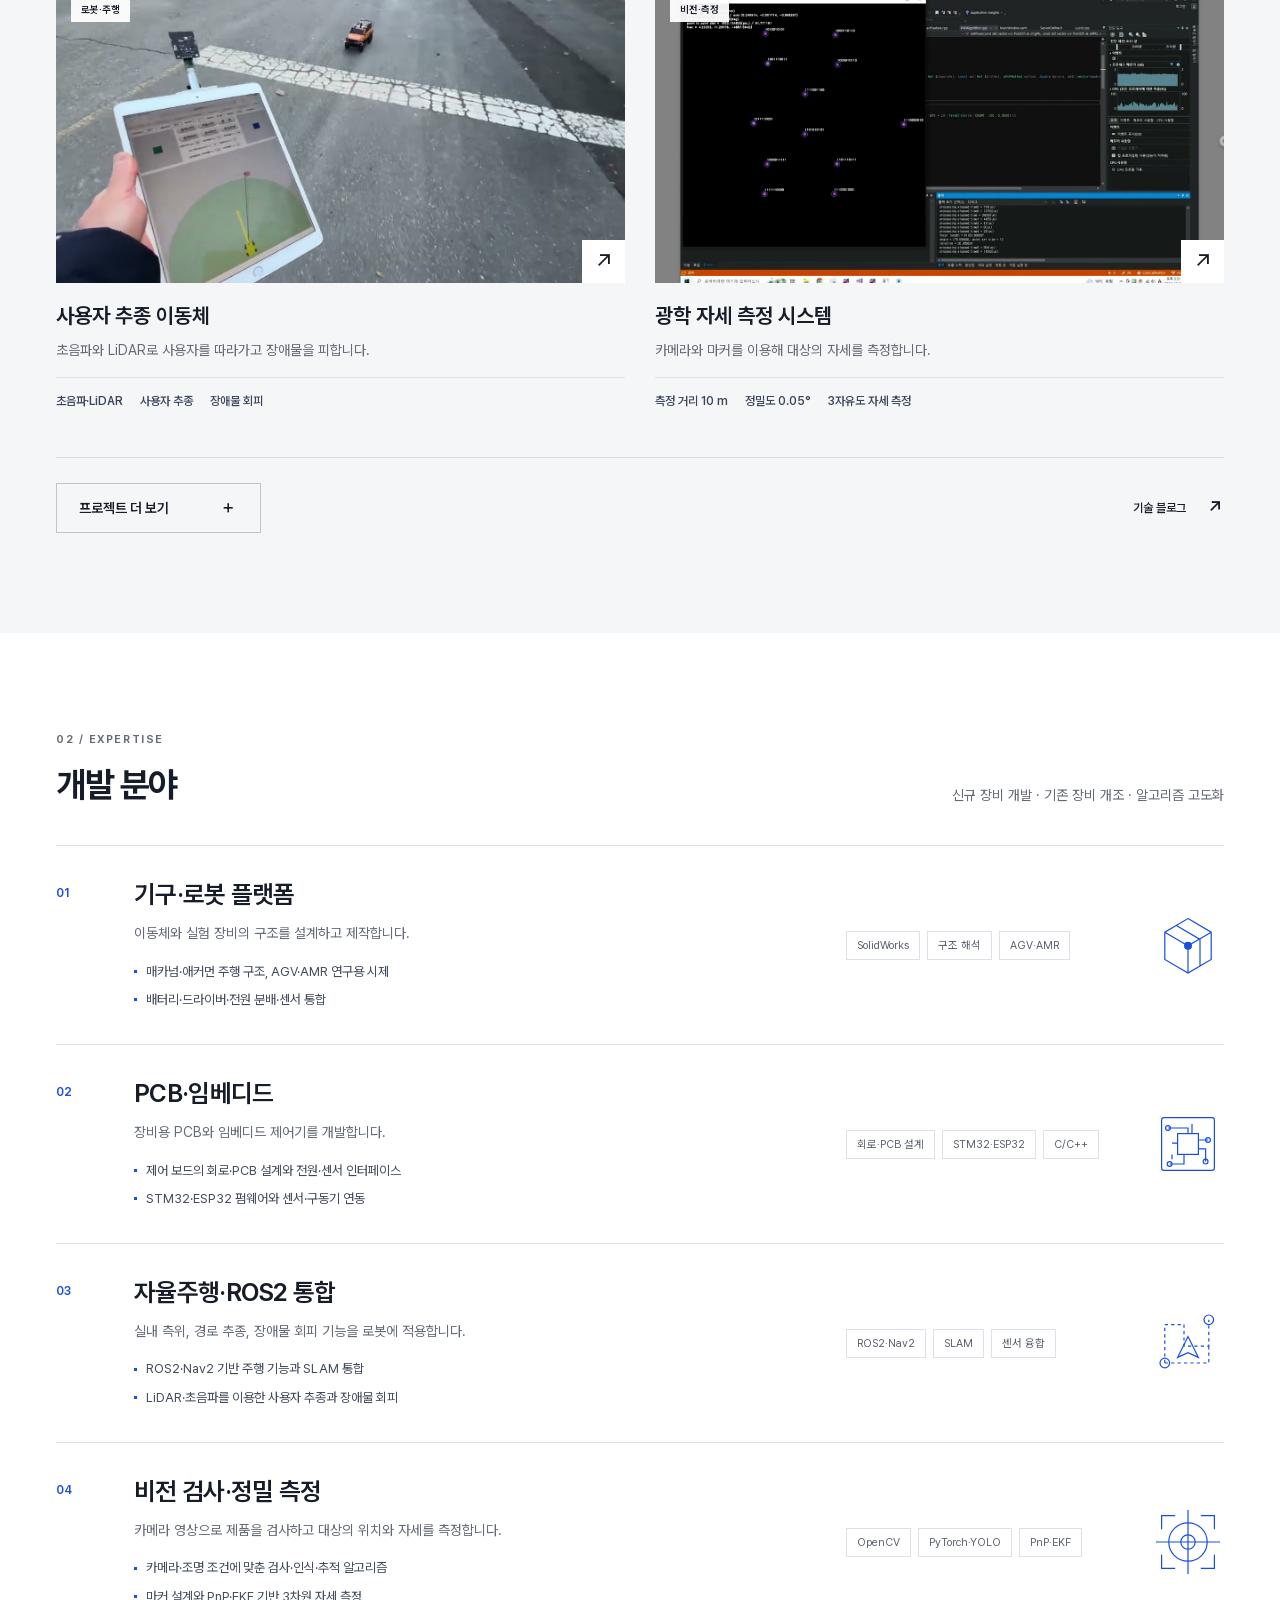
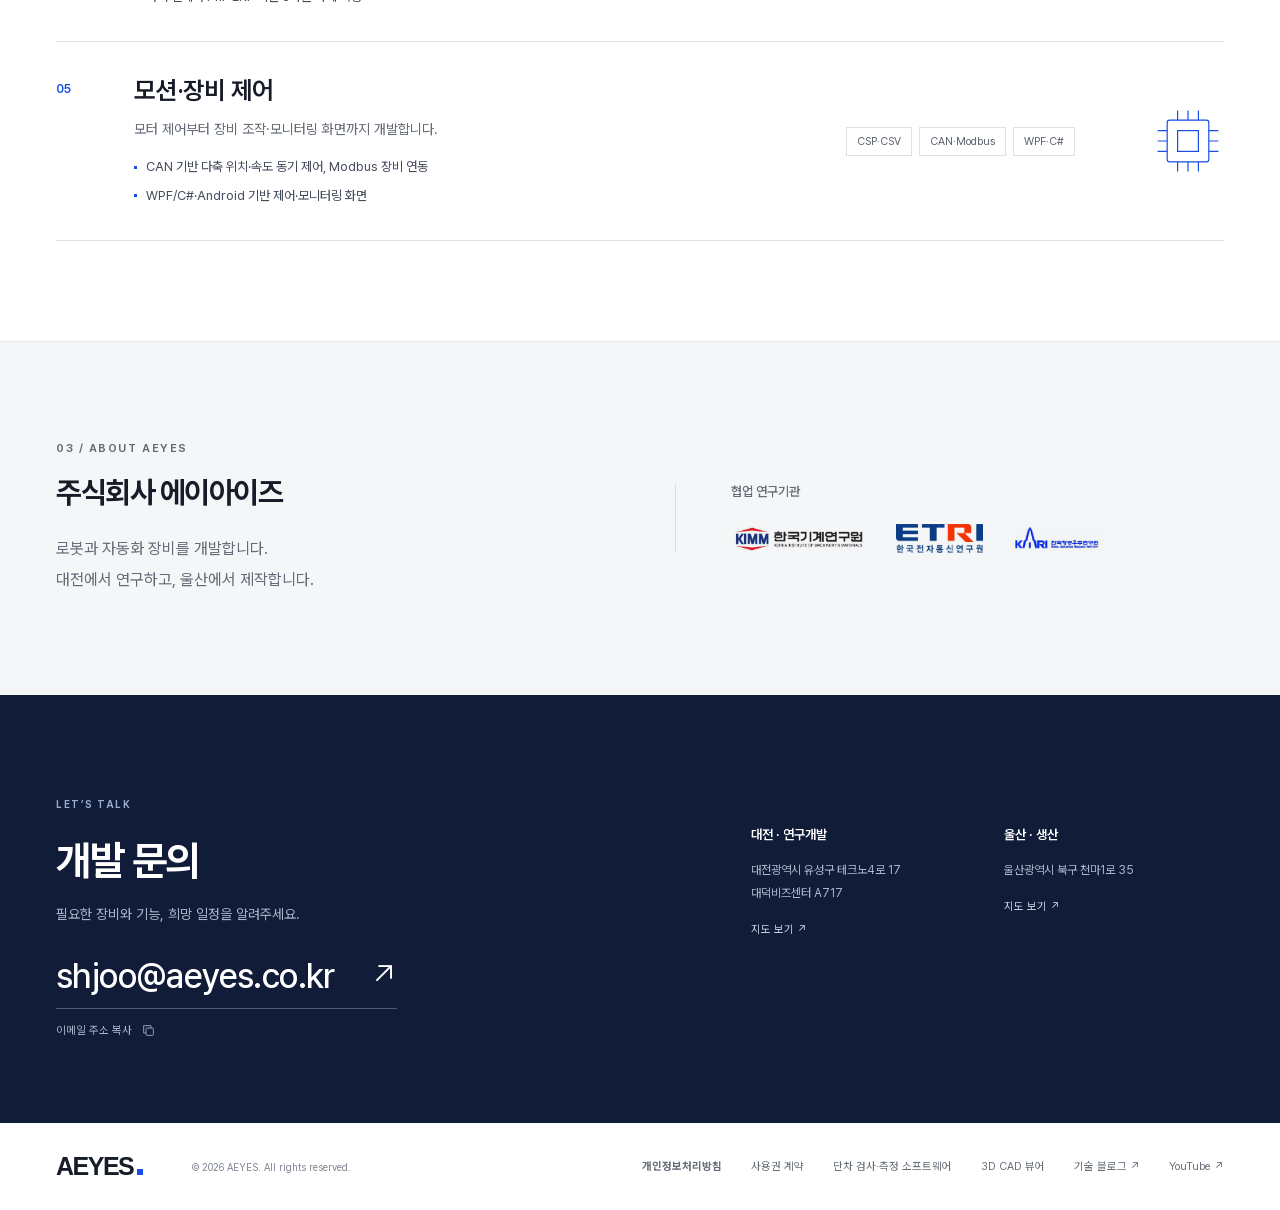
==== commit 0187cceb: "글꼴을 Pretendard 서브셋으로 교체하고 대체 글꼴 폭 보정 추가 - 글꼴 전송량 2,010KB → 128KB: PretendardVariable.woff2를 사이트에 실제로" ====
--- a/index.html
+++ b/index.html
@@ -100,6 +100,13 @@
       gtag("js", new Date());
       gtag("config", "G-EREWEP1B84");
     </script>
+    <link
+      rel="preload"
+      href="assets/fonts/PretendardVariable.woff2"
+      as="font"
+      type="font/woff2"
+      crossorigin
+    />
     <link rel="stylesheet" href="assets/css/home.css" />
     <script src="assets/js/home.js" defer></script>
   </head>
--- a/assets/css/home.css
+++ b/assets/css/home.css
@@ -1,8 +1,102 @@
+/* 글꼴: Pretendard Variable 1.3.9에서 필요한 글자만 추린 서브셋 세 파일(assets/fonts/).
+   - PretendardVariable.woff2: 사이트에 실제로 쓰인 글자와 영문·숫자. 평소에는 이 파일만 내려받습니다.
+   - PretendardVariable.symbols.woff2: 그 밖의 기호·문장부호. 위 파일에 없는 글자가 페이지에 있을 때만 내려받습니다.
+   - PretendardVariable.hangul.woff2: KS X 1001 한글 2,350자. 위 파일에 없는 한글이 페이지에 있을 때만 내려받습니다.
+   브라우저는 나중에 선언한 규칙부터 확인하므로 아래 세 규칙의 순서를 바꾸지 마세요. */
+@font-face {
+  font-family: Pretendard;
+  src: url("../fonts/PretendardVariable.hangul.woff2") format("woff2");
+  font-weight: 100 900;
+  font-display: swap;
+  unicode-range: U+AC00-D7A3;
+}
+@font-face {
+  font-family: Pretendard;
+  src: url("../fonts/PretendardVariable.symbols.woff2") format("woff2");
+  font-weight: 100 900;
+  font-display: swap;
+  unicode-range:
+    U+A0-FF, U+131, U+152-153, U+160-161, U+178, U+17D-17E, U+192, U+2C6-2DC, U+391-3A1, U+3A3-3C9,
+    U+2000-200D, U+2010-2027, U+202F-2060, U+2070-2071, U+2074-208E, U+2090-209C, U+20A0-20BF,
+    U+2100-2101, U+2103, U+2105-2106, U+2109, U+2113, U+2116-2117, U+211E-2123, U+2126, U+212A-212B,
+    U+212E, U+2132, U+213B, U+214D, U+214F, U+2153, U+215A-2188, U+2190-2199, U+21A9-21AA,
+    U+21B0-21B1, U+21B3-21B5, U+21BA-21BB, U+21D0, U+21D2, U+21D4, U+21DE-21DF, U+21E4-21E5, U+21E7,
+    U+21EA, U+2202, U+2205-2206, U+220F, U+2211-2212, U+221A, U+221E, U+222B, U+2248, U+2260,
+    U+2264-2265, U+226A-226B, U+22EF, U+2460-2473, U+24B6-24CF, U+24EA-24F4, U+24FF, U+25A0-25A2,
+    U+25AA, U+25B2-25B3, U+25B6-25B7, U+25BA-25BD, U+25C0-25C1, U+25C4-25C7, U+25CA-25CB, U+25CF,
+    U+25E6, U+25EF, U+2600, U+2605-2606, U+263C, U+2661, U+2665, U+266A, U+26A0, U+2713, U+2717,
+    U+2756, U+2776-2789, U+3000-3003, U+3008-3011, U+3014-301F, U+3131-3164, U+318D, U+321C,
+    U+3380-3384, U+3388-33CA, U+33CF-33D0, U+33D3, U+33D6, U+33D8, U+33DB-33DD, U+FF01-FF60,
+    U+FFE0-FFE1, U+FFE5-FFE6;
+}
 @font-face {
   font-family: Pretendard;
   src: url("../fonts/PretendardVariable.woff2") format("woff2");
   font-weight: 100 900;
   font-display: swap;
+}
+/* 대체 글꼴 폭 보정: Pretendard를 받기 전에 잠깐 보이는 맑은 고딕(Windows 기본 한글 글꼴)의 글자 폭과
+   줄 높이를 Pretendard에 맞춥니다. 글꼴이 바뀌는 순간 줄바꿈이 달라져 화면이 밀리는 것을 줄이기 위한 것이며,
+   Pretendard가 표시된 뒤의 모습에는 영향이 없습니다. size-adjust 값은 이 사이트 문구로 잰 폭 비율입니다. */
+@font-face {
+  font-family: "Pretendard Fallback";
+  src: local("Malgun Gothic"), local("MalgunGothic");
+  font-weight: 100 500;
+  size-adjust: 86.43%;
+  ascent-override: 110.16%;
+  descent-override: 27.91%;
+  line-gap-override: 0%;
+  unicode-range: U+1100-11FF, U+3130-318F, U+AC00-D7A3;
+}
+@font-face {
+  font-family: "Pretendard Fallback";
+  src: local("Malgun Gothic Bold"), local("MalgunGothicBold");
+  font-weight: 501 900;
+  size-adjust: 86.43%;
+  ascent-override: 110.16%;
+  descent-override: 27.91%;
+  line-gap-override: 0%;
+  unicode-range: U+1100-11FF, U+3130-318F, U+AC00-D7A3;
+}
+@font-face {
+  font-family: "Pretendard Fallback";
+  src: local("Malgun Gothic"), local("MalgunGothic");
+  font-weight: 100 500;
+  size-adjust: 71.35%;
+  ascent-override: 133.45%;
+  descent-override: 33.81%;
+  line-gap-override: 0%;
+  unicode-range: U+20, U+A0;
+}
+@font-face {
+  font-family: "Pretendard Fallback";
+  src: local("Malgun Gothic Bold"), local("MalgunGothicBold");
+  font-weight: 501 900;
+  size-adjust: 66.74%;
+  ascent-override: 142.67%;
+  descent-override: 36.14%;
+  line-gap-override: 0%;
+  unicode-range: U+20, U+A0;
+}
+@font-face {
+  font-family: "Pretendard Fallback";
+  src: local("Malgun Gothic"), local("MalgunGothic");
+  font-weight: 100 500;
+  size-adjust: 104.71%;
+  ascent-override: 90.93%;
+  descent-override: 23.04%;
+  line-gap-override: 0%;
+  unicode-range: U+21-7E, U+A1-FF;
+}
+@font-face {
+  font-family: "Pretendard Fallback";
+  src: local("Malgun Gothic Bold"), local("MalgunGothicBold");
+  font-weight: 501 900;
+  size-adjust: 102.20%;
+  ascent-override: 93.17%;
+  descent-override: 23.60%;
+  line-gap-override: 0%;
+  unicode-range: U+21-7E, U+A1-FF;
 }
 :root {
   --ink: #171c29;
@@ -21,7 +115,7 @@
 }
 body {
   margin: 0;
-  font-family: Pretendard, Arial, "Malgun Gothic", sans-serif;
+  font-family: Pretendard, "Pretendard Fallback", Arial, "Malgun Gothic", sans-serif;
   color: var(--ink);
   background: #fff;
   word-break: keep-all;
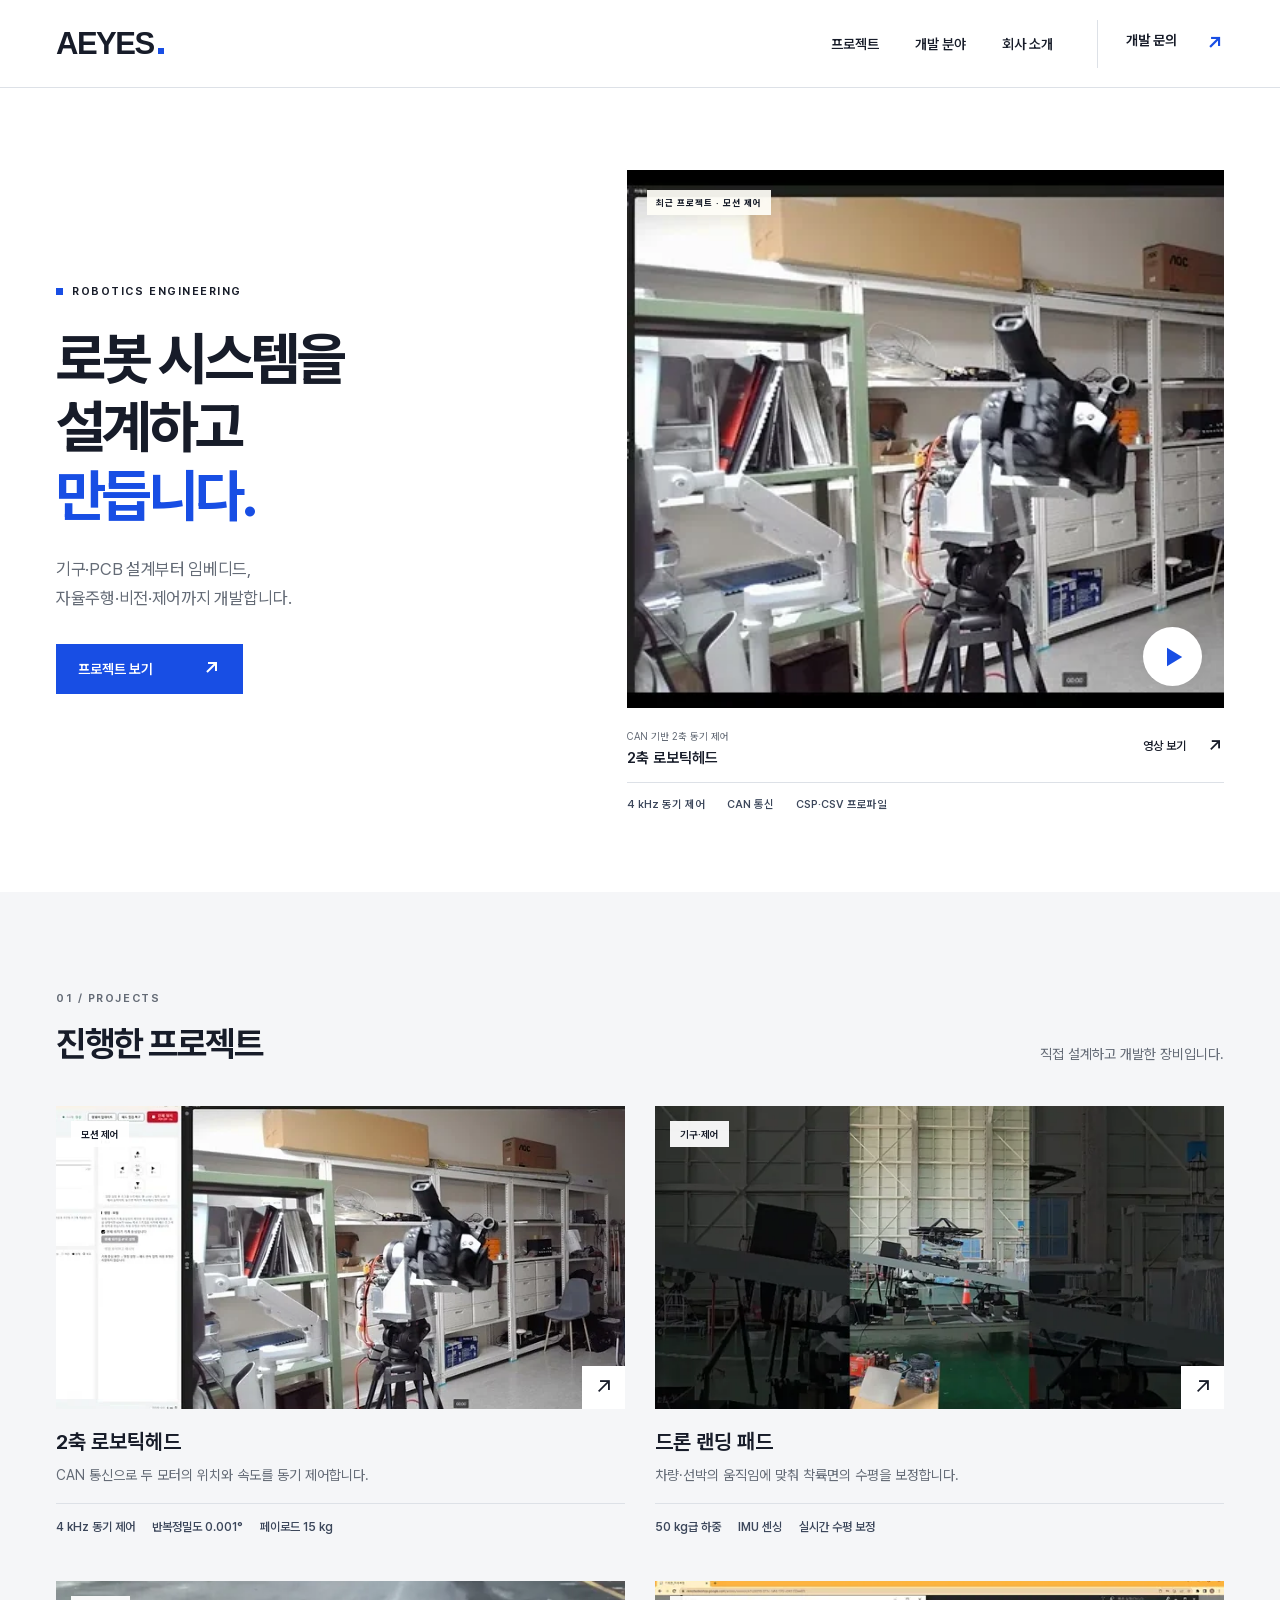
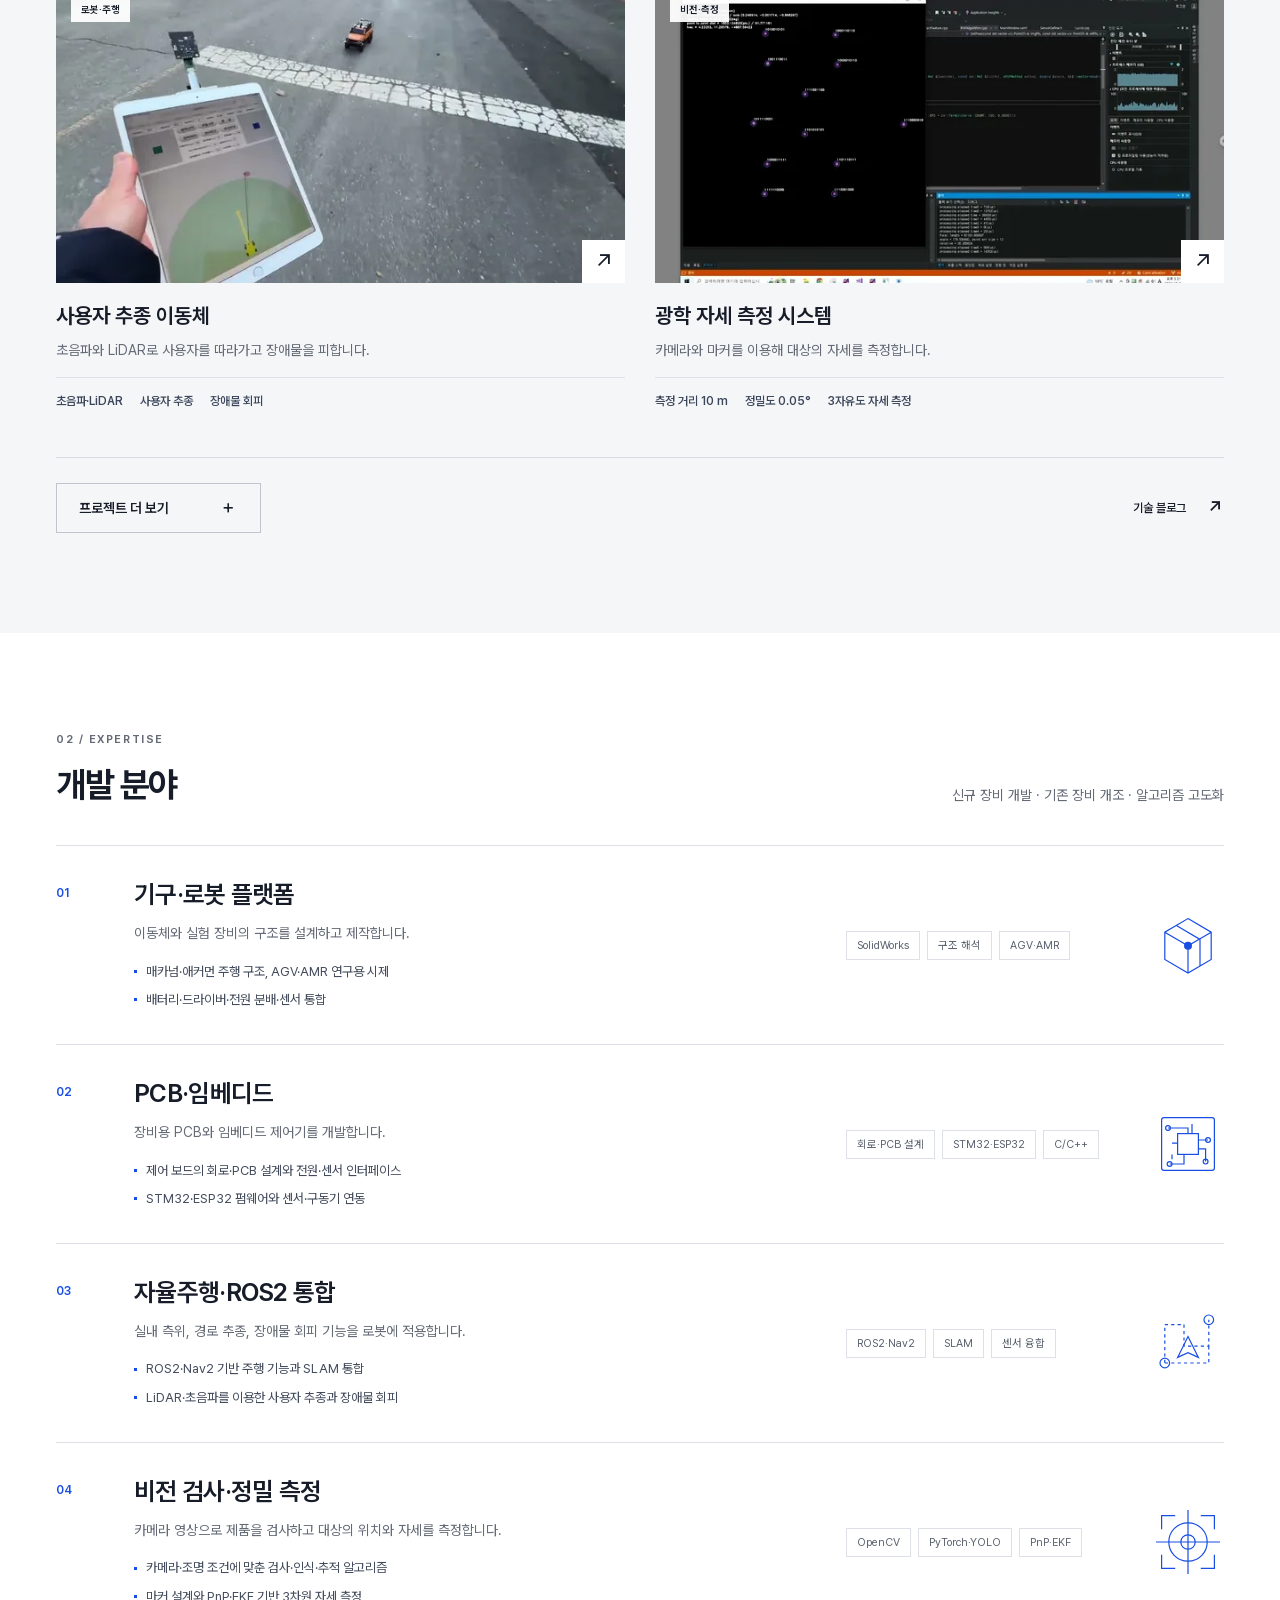
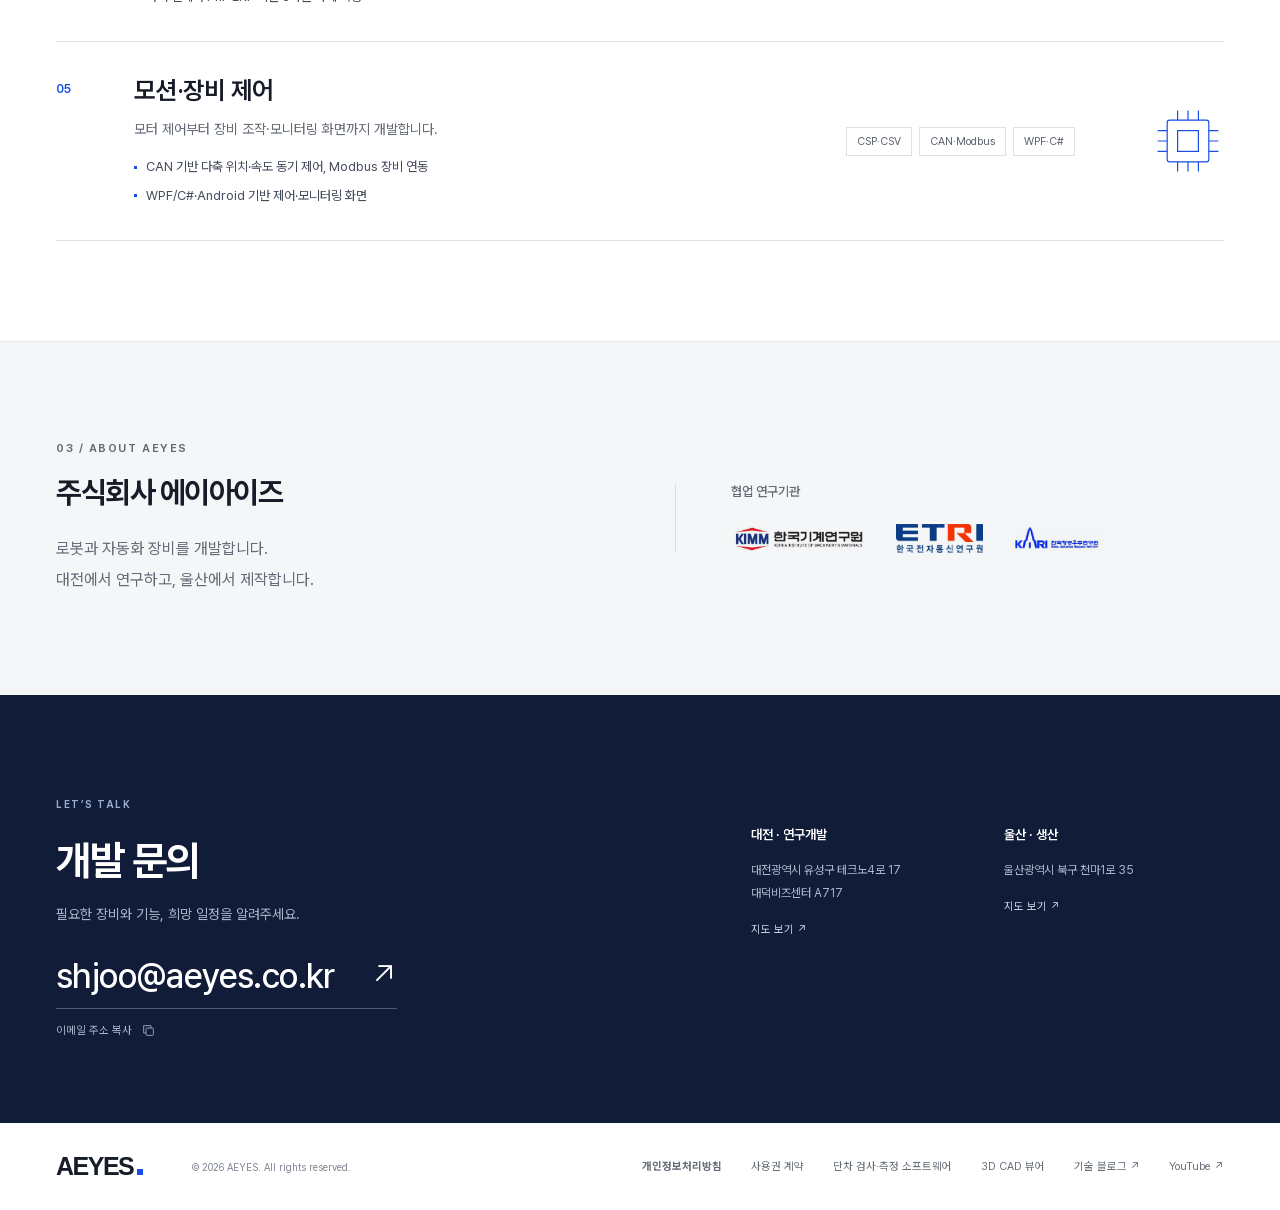
==== commit 5b416cd9: "홈페이지 프로젝트 사진을 화면 크기에 맞는 WebP로 제공 - 프로젝트 사진 <img>에 srcset/sizes 추가: 브라우저가 화면 크기와 해상도에 맞는 파일을 고름(카드 사진" ====
--- a/index.html
+++ b/index.html
@@ -168,6 +168,7 @@
           <div class="hero-photo motion-photo">
             <img
               src="assets/images/project-motion-head.jpg"
+              srcset="assets/images/project-motion-head-1280.webp"
               alt="CAN 동기 제어를 시험 중인 2축 로보틱헤드"
               width="1280"
               height="720"
@@ -228,6 +229,7 @@
               >
                 <img
                   src="assets/images/project-motion-head.jpg"
+                  srcset="assets/images/project-motion-head-1280.webp"
                   alt="2축 로보틱헤드와 CAN 모터 동기 제어 화면"
                   width="1280"
                   height="720"
@@ -255,6 +257,18 @@
               >
                 <img
                   src="assets/images/project-landing-pad.jpg"
+                  srcset="
+                    assets/images/project-landing-pad-480.webp   480w,
+                    assets/images/project-landing-pad-640.webp   640w,
+                    assets/images/project-landing-pad-800.webp   800w,
+                    assets/images/project-landing-pad-1024.webp 1024w,
+                    assets/images/project-landing-pad-1280.webp 1280w
+                  "
+                  sizes="
+                    (max-width: 760px) calc(104vw - 41px),
+                    (max-width: 1400px) 44.5vw,
+                    625px
+                  "
                   alt="수평 보정 장치 위 드론 랜딩 패드"
                   width="1280"
                   height="720"
@@ -280,6 +294,18 @@
               >
                 <img
                   src="assets/images/project-follow-me.jpg"
+                  srcset="
+                    assets/images/project-follow-me-480.webp   480w,
+                    assets/images/project-follow-me-640.webp   640w,
+                    assets/images/project-follow-me-800.webp   800w,
+                    assets/images/project-follow-me-1024.webp 1024w,
+                    assets/images/project-follow-me-1280.webp 1280w
+                  "
+                  sizes="
+                    (max-width: 760px) calc(104vw - 41px),
+                    (max-width: 1400px) 44.5vw,
+                    625px
+                  "
                   alt="야외에서 사용자 추종 주행을 시험하는 이동체"
                   width="1280"
                   height="720"
@@ -307,6 +333,18 @@
               >
                 <img
                   src="assets/images/project-measurement.jpg"
+                  srcset="
+                    assets/images/project-measurement-480.webp   480w,
+                    assets/images/project-measurement-640.webp   640w,
+                    assets/images/project-measurement-800.webp   800w,
+                    assets/images/project-measurement-1024.webp 1024w,
+                    assets/images/project-measurement-1280.webp 1280w
+                  "
+                  sizes="
+                    (max-width: 760px) calc(104vw - 41px),
+                    (max-width: 1400px) 44.5vw,
+                    625px
+                  "
                   alt="카메라로 마커를 인식해 자세를 측정하는 화면"
                   width="1280"
                   height="720"
@@ -336,6 +374,18 @@
               >
                 <img
                   src="assets/images/project-navigation.jpg"
+                  srcset="
+                    assets/images/project-navigation-480.webp   480w,
+                    assets/images/project-navigation-640.webp   640w,
+                    assets/images/project-navigation-800.webp   800w,
+                    assets/images/project-navigation-1024.webp 1024w,
+                    assets/images/project-navigation-1280.webp 1280w
+                  "
+                  sizes="
+                    (max-width: 760px) calc(104vw - 41px),
+                    (max-width: 1400px) 44.5vw,
+                    625px
+                  "
                   alt="ROS2 Nav2 장애물 회피 알고리즘 비교 화면"
                   width="1280"
                   height="720"
@@ -365,6 +415,18 @@
               >
                 <img
                   src="assets/images/project-mecanum.jpg"
+                  srcset="
+                    assets/images/project-mecanum-480.webp   480w,
+                    assets/images/project-mecanum-640.webp   640w,
+                    assets/images/project-mecanum-800.webp   800w,
+                    assets/images/project-mecanum-1024.webp 1024w,
+                    assets/images/project-mecanum-1280.webp 1280w
+                  "
+                  sizes="
+                    (max-width: 760px) calc(104vw - 41px),
+                    (max-width: 1400px) 44.5vw,
+                    625px
+                  "
                   alt="연구실에서 주행 중인 매카넘 휠 로봇"
                   width="1280"
                   height="720"
@@ -394,6 +456,18 @@
               >
                 <img
                   src="assets/images/project-manipulator.jpg"
+                  srcset="
+                    assets/images/project-manipulator-480.webp   480w,
+                    assets/images/project-manipulator-640.webp   640w,
+                    assets/images/project-manipulator-800.webp   800w,
+                    assets/images/project-manipulator-1024.webp 1024w,
+                    assets/images/project-manipulator-1280.webp 1280w
+                  "
+                  sizes="
+                    (max-width: 760px) calc(104vw - 41px),
+                    (max-width: 1400px) 44.5vw,
+                    625px
+                  "
                   alt="동작을 시험 중인 4축 매니퓰레이터"
                   width="1280"
                   height="720"
@@ -421,6 +495,18 @@
               >
                 <img
                   src="assets/images/project-odt.jpg"
+                  srcset="
+                    assets/images/project-odt-480.webp   480w,
+                    assets/images/project-odt-640.webp   640w,
+                    assets/images/project-odt-800.webp   800w,
+                    assets/images/project-odt-1024.webp 1024w,
+                    assets/images/project-odt-1280.webp 1280w
+                  "
+                  sizes="
+                    (max-width: 760px) calc(104vw - 41px),
+                    (max-width: 1400px) 44.5vw,
+                    625px
+                  "
                   alt="전방향 러닝 플랫폼의 보행 시험"
                   width="1280"
                   height="720"
